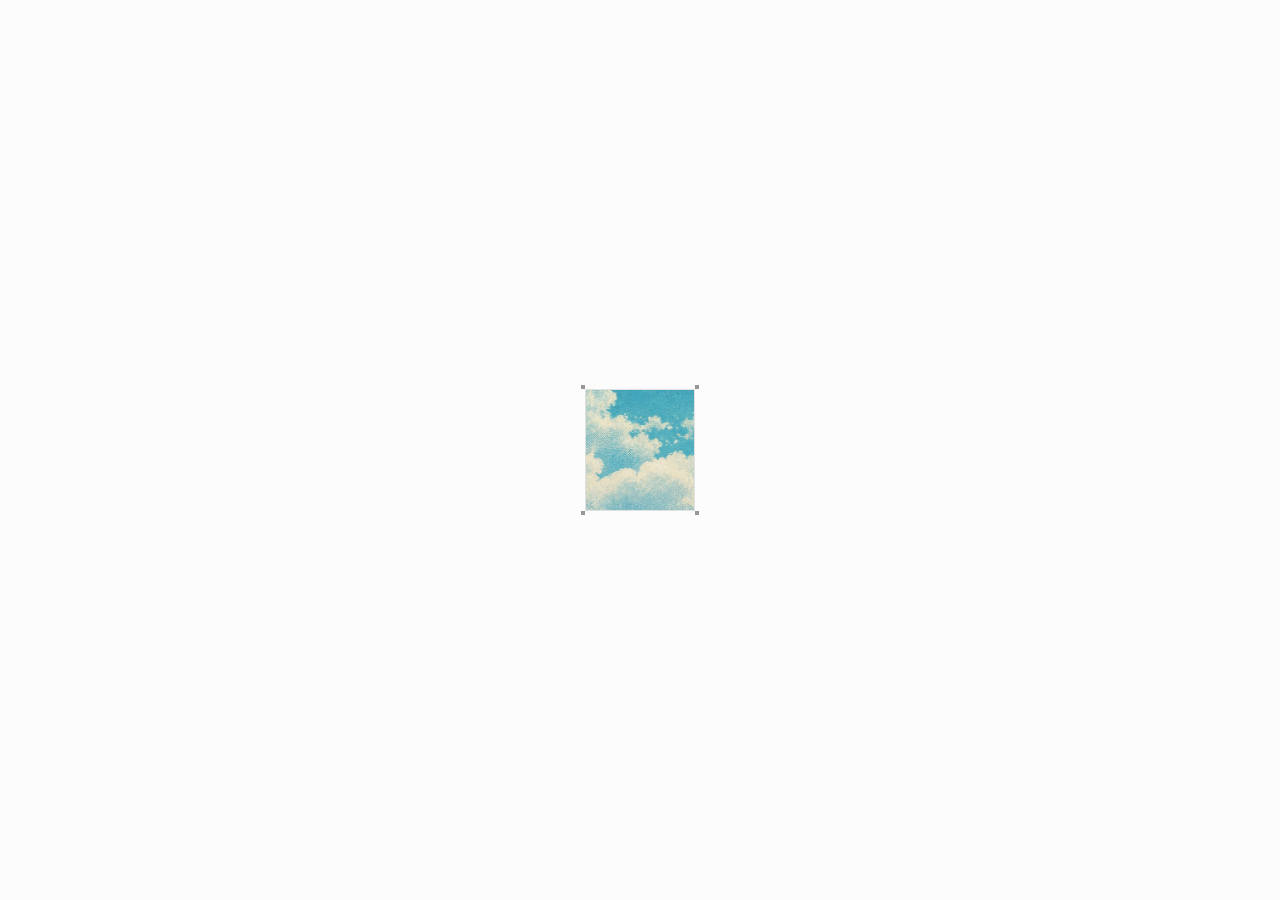
==== index.html @ e14c84cc "Uppercase AI across the site copy Co-Authored-By: Claude Opus 5.5 <noreply@anthropic.com>" ====
<!doctype html>
<html lang="en">
<head>
  <meta charset="utf-8">
  <meta name="viewport" content="width=device-width, initial-scale=1">
  <title>Jordan Rivero</title>
  <link rel="icon" href="favicon-32.png" sizes="32x32" type="image/png">
  <link rel="icon" href="favicon.png" sizes="192x192" type="image/png">
  <link rel="apple-touch-icon" href="apple-touch-icon.png">
  <link rel="preconnect" href="https://fonts.googleapis.com">
  <link rel="preconnect" href="https://fonts.gstatic.com" crossorigin>
  <link href="https://fonts.googleapis.com/css2?family=Host+Grotesk:wght@300;400;500&display=swap" rel="stylesheet">
  <link rel="stylesheet" href="opening.css">
  <!-- Arriving from the about page (#intro / #work / #cardinal): the opening is skipped, so keep
       its frame out of sight and the nav in place until the script takes over -->
  <script>if (location.hash.length > 1) document.documentElement.classList.add('is-skip');</script>
</head>
<body>
  <!-- Landing page: laid out from the start so the opening box knows where to land.
       Everything marked data-in stays hidden until the box has landed -->
  <div class="page">
    <nav class="nav" data-in aria-label="Primary">
      <div class="nav__left">
        <!-- Reload: a fresh page plays the opening animation from the start -->
        <a class="nav__reset" href="index.html" aria-label="Replay the intro"><svg viewBox="0 0 16 16" aria-hidden="true"><path d="M6.66667 5.33333H3.33333V2M3.52733 10.9047C4.14857 11.8613 5.06012 12.5935 6.12817 12.9939C7.19621 13.3942 8.36448 13.4416 9.46145 13.1291C10.5584 12.8166 11.5263 12.1607 12.223 11.2575C12.9197 10.3544 13.3085 9.25175 13.3324 8.11138C13.3562 6.97101 13.0138 5.85303 12.3555 4.92158C11.6972 3.99014 10.7575 3.29429 9.67458 2.9362C8.59163 2.5781 7.4224 2.57664 6.33856 2.93201C5.25471 3.28738 4.31335 3.98087 3.65267 4.91067"/></svg></a>
        <div class="nav__links">
          <!-- intro is current on the landing, work over the sky and case studies (opening.js) -->
          <a class="nav__link is-active" href="#" data-nav="intro" aria-current="page">intro</a>
          <a class="nav__link" href="#" data-nav="work">work</a>
          <a class="nav__link" href="about.html">about</a>
        </div>
      </div>
      <div class="nav__actions">
        <a class="button" href="https://drive.google.com/file/d/1w5IxtzyevP7wbxTF9Y0Pw_k43agouyh8/view?usp=sharing" target="_blank" rel="noopener">resume</a>
        <a class="button" href="mailto:jarivero004@gmail.com">let’s talk!</a>
      </div>
    </nav>

    <main class="landing">
      <section class="excerpt" aria-labelledby="excerpt-title">
        <h2 class="side-title" data-in id="excerpt-title">excerpt.</h2>
        <div class="excerpt__body">
          <p data-in>I am a fall 2026 college grad (almost there!) and a designer who breaks the silence with overflowing tenacity and creativity.</p>
          <p data-in>from design to dance, I find no bounds to expressing myself and my passions to the world!</p>
          <p data-in>thank you for visiting my depths of the internet, it’s great to have you here.</p>
          <a class="chip" data-in href="about.html">I’m curious to know more<svg class="chip__arrow" viewBox="0 0 16 16" aria-hidden="true"><path d="M4 8H13M9.0625 12L13 8L9.0625 4"/></svg></a>
        </div>
      </section>

      <div class="center">
        <h1 class="hello" id="hello" data-in>
          <span>hello world~</span>
          <span>I’m jordan and welcome to my design archive!</span>
        </h1>
        <!-- The opening frame is moved in here once it lands -->
        <div class="slot" id="slot"></div>
      </div>

      <section class="facts" aria-labelledby="facts-title">
        <h2 class="side-title" data-in id="facts-title">facts.</h2>
        <ul class="facts__list">
          <li data-in><a class="chip" href="about.html">ucla design student<svg class="chip__arrow" viewBox="0 0 16 16" aria-hidden="true"><path d="M4 8H13M9.0625 12L13 8L9.0625 4"/></svg></a></li>
          <li data-in><a class="chip" href="#cardinal" data-go-case="cardinal">designer @cardinal<svg class="chip__arrow" viewBox="0 0 16 16" aria-hidden="true"><path d="M4 8H13M9.0625 12L13 8L9.0625 4"/></svg></a></li>
          <li data-in><a class="chip" href="#docusign" data-go-case="docusign">prev. design intern @docusign<svg class="chip__arrow" viewBox="0 0 16 16" aria-hidden="true"><path d="M4 8H13M9.0625 12L13 8L9.0625 4"/></svg></a></li>
        </ul>
      </section>
    </main>
  </div>

  <div class="opening" id="opening" aria-hidden="true">
    <div class="group" id="group">
      <!-- Box frame: corner ticks sit on the outer edge, the bordered window is inset (4px → 8px) -->
      <div class="frame" id="frame">
        <div class="box">
          <!-- One picture, 473px tall (Figma 565:2532): the cloud photo under a grid of nine cells,
               some washed with the gradient. Each screen's box is a window onto part of it:
               the centre cell, then the middle row, then all nine (opening.js moves the camera) -->
          <div class="art" id="art">
            <div class="art__sky" id="sky"></div>
            <div class="grid" id="grid"></div>
          </div>
        </div>
        <i class="corner corner--tl"></i>
        <i class="corner corner--tr"></i>
        <i class="corner corner--bl"></i>
        <i class="corner corner--br"></i>
      </div>
    </div>
  </div>

  <!-- After one scroll down the frame fills the viewport (Figma 566:3062), then paper planes fly
       in (566:3134). Each plane goes with a case study chip; hovering either highlights both (566:4429) -->
  <div class="planes" id="planes"></div>
  <aside class="cases" aria-labelledby="cases-title">
    <p class="cases__title" id="cases-title">select a work to explore...</p>
    <div class="cases__list">
      <a class="case-chip" href="#" data-case="cardinal">cardinal</a>
      <a class="case-chip" href="#" data-case="docusign">docusign</a>
      <a class="case-chip" href="#" data-case="wispr">wispr</a>
      <a class="case-chip" href="#" data-case="pinterest">pinterest</a>
      <a class="case-chip" href="#" data-case="pixr">pixr</a>
    </div>
  </aside>

  <!-- Case study (Figma 566:3215). Opens below the sky: a scrim fades the clouds into the page
       as it scrolls up, then the study follows. Artwork blocks are Figma renders -->
  <article class="case" id="case-cardinal" aria-label="cardinal case study" hidden>
    <div class="case__scrim" aria-hidden="true"></div>
    <div class="case__body">
      <header class="case__hero">
        <div class="case__intro">
          <!-- Scrolling up stops at the top of the study; this is the way back to the planes -->
          <a class="case__return" href="#" data-case-back><svg class="chip__arrow" viewBox="0 0 16 16" aria-hidden="true"><path d="M12 8H3M6.9375 12L3 8L6.9375 4"/></svg>return to works</a>
          <div class="case__intro-text">
            <p class="case__crumb">cardinal &gt; designer</p>
            <p class="case__lede">constructed a brand book for a series A startup, scaling a paper concept to help customers make better sales decisions.</p>
          </div>
        </div>
        <img class="case__logo" src="assets/cardinal/hero-1.jpg" width="337" height="353" alt="cardinal logo mark on a cutting mat grid">
        <img class="case__key" src="assets/cardinal/hero-2.jpg" width="827" height="554" alt="Poster: Point your sales in the right direction, with paper rays converging">
      </header>

      <dl class="case__meta">
        <div><dt>role-team</dt><dd><span class="tag">designer</span><span class="tag">product design team</span><span class="tag">brand book design</span></dd></div>
        <div><dt>skills</dt><dd><span class="tag">figma</span><span class="tag">gemini</span><span class="tag">claude AI</span></dd></div>
        <div><dt>time</dt><dd><span class="tag">sept - oct 2026</span></dd></div>
        <div><dt>status</dt><dd><span class="tag">shipped</span></dd></div>
      </dl>

      <section class="case__context case__context--side">
        <div class="case__pair">
          <img src="assets/cardinal/context-1.jpg" width="345" height="469" alt="Search bar reading: Find $10m funded startups" loading="lazy">
          <div class="case__stack"><img src="assets/cardinal/context-2.jpg" width="461" height="300" alt="Find better outbound. Get better sales. collage" loading="lazy"><img src="assets/cardinal/context-3.jpg" width="461" height="157" alt="Three app icon variants" loading="lazy"></div>
        </div>
        <div class="case__copy case__copy--side">
          <h2 class="case__title">context - mission</h2>
          <div class="case__copy-text">
            <p>cardinal is an AI revenue platform built for sales and go-to-market teams, straight out of y-combinator. founded by two-time yc founders, cardinal was looking a fresh brand book to hand-off to partners and design clients.</p>
            <p>I touched on mostly public-facing assets (ex. linkedin posts, billboards, posters), but also website tokens like typography, padding, color palette, and iconography.</p>
          </div>
        </div>
      </section>

      <section class="case__assets">
        <h2 class="case__title">final assets</h2>

        <div class="case__row">
          <div class="case__art">
            <img src="assets/cardinal/poster-1.jpg" width="968" height="544" alt="Poster: Point your sales in the right direction, framed by four circles" loading="lazy">
            <img style="--w: 580.6" src="assets/cardinal/poster-2.jpg" width="581" height="327" alt="Poster: Take your outbound to new heights" loading="lazy">
            <img style="--w: 1152" src="assets/cardinal/poster-3.jpg" width="1152" height="648" alt="Billboard: Design how you sell, with a paper hand placing a coin" loading="lazy">
          </div>
          <div class="case__note"><h3>posters</h3><div class="case__note-text"><p>staying true to cardinal’s torn paper/mache concept, I found ways to weave language into visual abstraction.</p><p>large shapes and focal points help onlookers read for our central message.</p></div></div>
        </div>

        <div class="case__row case__row--flip">
          <div class="case__note"><h3>design context</h3><div class="case__note-text"><p>to help develop new design tokens for our website, I tested different (and more affordable) typography and color options.</p><p>our team ended up preferring this blue wash, given its soothing hue and readability.</p></div></div>
          <div class="case__art">
            <img class="case__trim" src="assets/cardinal/colors.jpg" width="968" height="705" alt="Color palette swatches: chalk, stone, slate, ink and the blue wash" loading="lazy">
            <img src="assets/cardinal/type.jpg" width="968" height="648" alt="Type scale: Sentient headings with General Sans body" loading="lazy">
          </div>
        </div>

        <div class="case__row">
          <div class="case__art">
            <img style="--w: 488" src="assets/cardinal/product-1.jpg" width="488" height="389" alt="Search prompt on paper texture" loading="lazy">
            <img src="assets/cardinal/product-2.jpg" width="968" height="506" alt="Lead search modal over a torn paper background" loading="lazy">
            <img src="assets/cardinal/product-3.jpg" width="968" height="648" alt="Business and contact lead cards over a blue paper background" loading="lazy">
          </div>
          <div class="case__note"><h3>product assets</h3><div class="case__note-text"><p>these are replicable visuals to show impactful processes for users.</p><p>I selected modals that could potentially tell a story about our product: finding leads on customers and businesses.</p></div></div>
        </div>

        <div class="case__row case__row--flip">
          <div class="case__note"><h3>iconography</h3><div class="case__note-text"><p>I reimagined logo display and isolation -- mainly focusing on geometric lines and paper-textured ridges while editing.</p></div></div>
          <div class="case__art">
            <img style="--w: 537.6" src="assets/cardinal/icon-1.jpg" width="538" height="302" alt="cardinal mark in white on black paper" loading="lazy">
            <img style="--w: 768" src="assets/cardinal/icon-2.jpg" width="768" height="432" alt="cardinal mark rising over a hill on a construction grid" loading="lazy">
            <img src="assets/cardinal/icon-3.jpg" width="968" height="581" alt="cardinal wordmark on white paper" loading="lazy">
          </div>
        </div>
      </section>

      <section class="case__takeaways">
        <h2 class="case__title">value points and takeaways</h2>
        <ul>
          <li>start building anything. creative roadblocks happen, but never sit around waiting for a good idea -- chase inspiration.</li>
          <li>never feel ashamed about a design before showing it to someone else, maybe they’ll actually like it more than the design you prefer.</li>
        </ul>
      </section>

    </div>

    <!-- Footer (Figma 571:4565): sits behind the study and is uncovered as its end scrolls past -->
    <footer class="case__end">
      <div class="case__ask">
        <span class="case__plane" aria-hidden="true"><span class="plane__art"><i class="plane__tint"></i></span></span>
        <p class="case__ask-title">looking for finer details?</p>
        <p>I don’t post everything about my projects, so let me know if you’re eager to know more!</p>
        <div class="case__ask-actions">
          <a class="tag tag--link" href="mailto:jarivero004@gmail.com">let’s talk!</a>
          <a class="tag tag--link case__back" href="#" data-case-back>return to works<svg class="chip__arrow" viewBox="0 0 16 16" aria-hidden="true"><path d="M4 8H13M9.0625 12L13 8L9.0625 4"/></svg></a>
        </div>
      </div>
    </footer>
  </article>

  <!-- Case study (Figma 354:2061), laid out in the cardinal study's light system -->
  <article class="case" id="case-docusign" aria-label="docusign case study" hidden>
    <div class="case__scrim" aria-hidden="true"></div>
    <div class="case__body">
      <header class="case__hero case__hero--art-first">
        <video class="case__key" poster="assets/docusign/hero.jpg" width="902" height="543" style="aspect-ratio: 902 / 543" muted loop playsinline preload="none" aria-label="Hover chat: editing a clause with the AI assistant"><source src="assets/docusign/video/hover-chat.mp4" type="video/mp4"></video>
        <div class="case__intro">
          <a class="case__return" href="#" data-case-back><svg class="chip__arrow" viewBox="0 0 16 16" aria-hidden="true"><path d="M12 8H3M6.9375 12L3 8L6.9375 4"/></svg>return to works</a>
          <div class="case__intro-text">
            <p class="case__crumb">docusign &gt; product design intern</p>
            <p class="case__lede">an 8-week long project bringing AI to the forefront of document preparation, from initial discovery to content generation.</p>
          </div>
        </div>
      </header>

      <dl class="case__meta">
        <div><dt>role-team</dt><dd><span class="tag">product design intern</span><span class="tag">atb-create team</span><span class="tag">iris AI for document templates</span></dd></div>
        <div><dt>skills</dt><dd class="case__tags-wrap"><span class="tag">figma</span><span class="tag">v0</span><span class="tag">figma prototype</span><span class="tag">confluence/jira</span></dd></div>
        <div><dt>time</dt><dd><span class="tag">jun-sept 2026</span></dd></div>
        <div><dt>status</dt><dd><span class="tag">shipped/launched</span></dd></div>
      </dl>

      <section class="case__context case__context--iris">
        <div class="case__art">
          <div class="case__panel" style="aspect-ratio: 964 / 428"><img style="--w: 818; --of: 964" src="assets/docusign/overview-1.jpg" width="818" height="428" alt="Document templates in docusign IAM" loading="lazy"></div>
          <img style="--w: 488; --of: 964" src="assets/docusign/overview-2.jpg" width="488" height="277" alt="docusign and Iris AI logos" loading="lazy">
        </div>
        <div class="case__copy case__copy--side case__copy--overview">
          <h2 class="case__title" style="--lw: 202px">overview: <em>working on document templates in IAM</em></h2>
          <div class="case__copy-text">
            <p>in short, I worked with docusign’s document templates team to lay ground-work concepts for their AI doc-based editor.</p>
            <p>within 8 weeks of my internship, I shipped 10+ AI features exclusive to document templates as one of docusign’s main q3 projects.</p>
          </div>
        </div>
      </section>

      <section class="case__block">
        <div class="case__copy case__copy--lead case__copy--side">
          <h2 class="case__title">final deliverables</h2>
          <div class="case__copy-text">
            <p>my product features were designed to improve AI discoverability and utility in a new space. I observed high-volume areas, such as document sourcing and tracking changes, to see where AI could actually be useful.</p>
          </div>
        </div>
        <div class="case__duo" style="grid-template-columns: minmax(0, 691.2fr) minmax(0, 772.8fr)">
          <img class="case__trim" src="assets/docusign/deliv-1a.jpg" width="691" height="389" alt="AI chat panel with a tooltip" loading="lazy">
          <img class="case__trim" src="assets/docusign/deliv-1b.jpg" width="773" height="389" alt="Changes timeline beside an agreement" loading="lazy">
        </div>
        <div class="case__duo" style="grid-template-columns: minmax(0, 772.8fr) minmax(0, 691.2fr)">
          <img class="case__trim" src="assets/docusign/deliv-2a.jpg" width="773" height="389" alt="Document footer suggestions" loading="lazy">
          <img class="case__trim" src="assets/docusign/deliv-2b.jpg" width="691" height="389" alt="Contextual menu for scope of service fields" loading="lazy">
        </div>
        <div class="case__duo" style="grid-template-columns: minmax(0, 574fr) minmax(0, 890fr)">
          <img src="assets/docusign/deliv-3a.jpg" width="574" height="388" alt="Hover state on an AI action" loading="lazy">
          <img class="case__trim" src="assets/docusign/deliv-3b.jpg" width="890" height="389" alt="AI chat answering inside the editor" loading="lazy">
        </div>
      </section>

      <section class="case__block">
        <div class="case__copy case__copy--lead case__copy--right case__copy--side">
          <h2 class="case__title" style="--lw: 216px">problem: <em>how do we invite current users into a new AI workflow?</em></h2>
          <div class="case__copy-text">
            <p>docusign users, right now, edit their contracts on microsoft word. docusign is just another signing and contract management platform to them.</p>
            <p>so, how do we introduce a ton of <span class="case__dotted">editing-first</span> features?</p>
          </div>
        </div>
        <img src="assets/docusign/problem-wide.jpg" width="1480" height="415" alt="Insight 1: users face decision paralysis before touching the editor, beside the template builder dialog" loading="lazy">
        <div class="case__duo" style="grid-template-columns: minmax(0, 1fr) minmax(0, 1fr)">
          <img src="assets/docusign/problem-a.jpg" width="732" height="415" alt="Second insight" loading="lazy">
          <img src="assets/docusign/problem-b.jpg" width="732" height="415" alt="The agreement upload flow" loading="lazy">
        </div>
      </section>

      <section class="case__block">
        <div class="case__copy case__copy--lead case__copy--side">
          <h2 class="case__title">solution 1: <em>“entry points galore”</em></h2>
          <div class="case__copy-text">
            <p>insights from sales and hr teams - doc template users - revealed they prefer to reuse past contracts to make new documents (ex. MSAs, lease documents, offer letters).</p>
            <p>I observed docusign’s agreement library to find “touchpoints”; places where users could turn agreements into templates. then, I began adding drop-downs and buttons for guidance.</p>
          </div>
        </div>
        <div class="case__duo case__duo--tight" style="grid-template-columns: minmax(0, 1fr) minmax(0, 1fr)">
          <img src="assets/docusign/sol1-a.jpg" width="734" height="415" alt="Entry points into AI from past agreements" loading="lazy">
          <img src="assets/docusign/sol1-b.jpg" width="734" height="415" alt="Entry points from trending templates" loading="lazy">
        </div>
      </section>

      <section class="case__block">
        <div class="case__copy case__copy--lead case__copy--right case__copy--side">
          <h2 class="case__title" style="--lw: 192px">solution 2: <em>“simplifying how AI enters and exits”</em></h2>
          <div class="case__copy-text">
            <p>after beta-testing with 8 target users, I learned that making users opt into AI editing complicated decision-making, and therefore adoption. I had to introduce AI seamlessly, but with an off trigger.</p>
            <p>I designed input boxes, along with toggles and buttons to customize chat displays. this way, users could have autonomy over their editing setups.</p>
          </div>
        </div>
        <div class="case__duo case__duo--tight" style="grid-template-columns: minmax(0, 1fr) minmax(0, 1fr)">
          <img src="assets/docusign/sol2-a.jpg" width="734" height="415" alt="Opening the AI chat" loading="lazy">
          <img src="assets/docusign/sol2-b.jpg" width="734" height="415" alt="Closing the AI chat" loading="lazy">
        </div>
        <img src="assets/docusign/sol2-wide.jpg" width="1480" height="456" alt="Hover chat over the document" loading="lazy">
        <div class="case__duo case__duo--tight" style="grid-template-columns: minmax(0, 1fr) minmax(0, 1fr)">
          <img src="assets/docusign/sol2-c.jpg" width="734" height="415" alt="Context input in the chat" loading="lazy">
          <img src="assets/docusign/sol2-d.jpg" width="734" height="415" alt="Alternate chat views in the editor" loading="lazy">
        </div>
      </section>

      <section class="case__challenges">
        <div class="case__copy case__copy--side">
          <h2 class="case__title" style="--lw: 195px">challenges: <em>“finding time to respond to others and facilitate my own work”</em></h2>
          <div class="case__copy-text">
            <p>as the sole design intern, I was aligning cross-functional partners independently, catching members up to speed, and making updates to screens I wasn’t in charge of.</p>
            <p>however, this taught me design autonomy and how to make the best decisions for customers in ambiguity. I filled this “ambiguity” with heavy use cases, actual customer feedback, and structural design research.</p>
          </div>
        </div>
        <img src="assets/docusign/challenge.jpg" width="734" height="415" alt="docusign templates, light theme" loading="lazy">
      </section>

      <section class="case__block">
        <div class="case__copy case__copy--lead case__copy--side">
          <h2 class="case__title">final flows</h2>
          <div class="case__copy-text">
            <p>after intensely putting together a few story arcs, I prototyped 4+ flows to hand-off to developers for the next phase. AI in document templates is now shipped and usable!</p>
          </div>
        </div>
        <div class="case__flows">
          <figure class="case__flow" style="--x: 0; --w: 577"><video poster="assets/docusign/flow-1.jpg" width="577" height="434" style="aspect-ratio: 577 / 434" muted loop playsinline preload="none" aria-label="Bottom chat flow"><source src="assets/docusign/video/flow-bottom-chat.mp4" type="video/mp4"></video><figcaption class="tag">bottom chat</figcaption></figure>
          <figure class="case__flow case__flow--caption-left" style="--x: 642; --w: 838"><video poster="assets/docusign/flow-2.jpg" width="838" height="642" style="aspect-ratio: 838 / 642" muted loop playsinline preload="none" aria-label="Tracked changes flow"><source src="assets/docusign/video/flow-tracked-changes.mp4" type="video/mp4"></video><figcaption class="tag">tracked changes</figcaption></figure>
          <figure class="case__flow" style="--x: 0; --w: 799"><video poster="assets/docusign/flow-3.jpg" width="799" height="609" style="aspect-ratio: 799 / 609" muted loop playsinline preload="none" aria-label="Pinning to chat flow"><source src="assets/docusign/video/flow-pinning.mp4" type="video/mp4"></video><figcaption class="tag">pinning to chat</figcaption></figure>
          <figure class="case__flow case__flow--caption-left" style="--x: 853; --w: 627"><video poster="assets/docusign/flow-4.jpg" width="627" height="440" style="aspect-ratio: 627 / 440" muted loop playsinline preload="none" aria-label="Suggestion timeline flow"><source src="assets/docusign/video/flow-timeline.mp4" type="video/mp4"></video><figcaption class="tag">suggestion timeline</figcaption></figure>
        </div>
      </section>

      <section class="case__takeaways">
        <h2 class="case__title">value points and takeaways</h2>
        <ul>
          <li>working within constraints is difficult -- but never impossible. learning to work within confinement shows a skilled designer at work.</li>
          <li>oversharing is good, give your team options to work with. but, never go all in on one idea because you don’t know what other people may think.</li>
          <li>think about if a user will actually adopt your feature. bring design back to realism and don’t sweat the extra tinkering just yet.</li>
        </ul>
      </section>

    </div>

    <!-- Footer (Figma 571:4565): sits behind the study and is uncovered as its end scrolls past -->
    <footer class="case__end">
      <div class="case__ask">
        <span class="case__plane" aria-hidden="true"><span class="plane__art"><i class="plane__tint"></i></span></span>
        <p class="case__ask-title">looking for finer details?</p>
        <p>I don’t post everything about my projects, so let me know if you’re eager to know more!</p>
        <div class="case__ask-actions">
          <a class="tag tag--link" href="mailto:jarivero004@gmail.com">let’s talk!</a>
          <a class="tag tag--link case__back" href="#" data-case-back>return to works<svg class="chip__arrow" viewBox="0 0 16 16" aria-hidden="true"><path d="M4 8H13M9.0625 12L13 8L9.0625 4"/></svg></a>
        </div>
      </div>
    </footer>
  </article>

  <script src="opening.js"></script>
</body>
</html>
---- opening.css ----
* { box-sizing: border-box; margin: 0; padding: 0; }

html, body { min-height: 100%; }

/* No rubber-band bounce past the top or bottom: the nav and footers stay against the screen
   edges instead of pulling away to show the page colour beyond them */
html, body { overscroll-behavior: none; }

body {
  background: #fcfcfc;
  color: rgba(0, 0, 0, 0.9);
  font-family: "Host Grotesk", system-ui, sans-serif;
  -webkit-font-smoothing: antialiased;
}

/* No scrolling until the box has landed (the about page has no opening) */
html:not(.is-landed):not(.is-about) body { overflow: hidden; }

a { color: inherit; text-decoration: none; }

/* ---------- Opening ---------- */

.opening {
  position: fixed;
  inset: 0;
  display: grid;
  place-items: center;
  pointer-events: none;
}

/* The frame, carried to the landing box */
.group {
  position: relative;
  /* no will-change: as its own layer, the group's origin moves by fractions of a pixel while the
     box grows, and the clouds re-snap inside it every frame (a visible shake) */
}

/* Outer size is driven by opening.js: 8×8 (closed) → 138×153 (centre cell) → 728×152
   (middle row) → 728×489 (all nine cells, fit to the viewport) */
.frame {
  --k: 4px; /* box inset: 4px in the opening, 8px on the landing */
  --b: 1px; /* box border */
  position: relative;
  width: 8px;
  height: 8px;
}

.box {
  position: absolute;
  inset: var(--k);
  overflow: hidden;
  background: #fff;
  border: var(--b) solid rgba(0, 0, 0, 0.12);
}

.frame.is-closed .box { border-color: transparent; }

/* 4px squares tucked against the box's corners, in the gap around it (Figma 565:2530) */
.corner {
  --c: calc(var(--k) - 4px);
  position: absolute;
  width: 4px;
  height: 4px;
  background: rgba(0, 0, 0, 0.4);
  opacity: 0;
}
.corner--tl { left: var(--c); top: var(--c); }
.corner--tr { right: var(--c); top: var(--c); }
.corner--bl { left: var(--c); bottom: var(--c); }
.corner--br { right: var(--c); bottom: var(--c); }

/* The picture, 473px tall and 720 → 712px wide (opening.js sets the width), laid out in its
   own px. opening.js places it so the window it should show sits on the box centre, scaled
   to fill the box */
.art {
  position: absolute;
  left: 50%;
  top: 50%;
  width: 720px;
  height: 473px;
  transform-origin: 0 0;
}

.grid { position: absolute; inset: 0; }
/* the cloud photo at Figma's object-cover size (1672×941 scaled to 473 tall), centred, so
   it stays put while the grid's width changes */
.art__sky { position: absolute; top: 0; left: 50%; width: 840px; height: 473px; margin-left: -420px; }
.art__sky img { width: 100%; height: 100%; object-fit: cover; opacity: 0; }

/* Nine cells split by white lines (opening.js places them: the centre column is 130px wide,
   rows break at y 194 / 338). A lit cell is washed top → bottom with the Figma gradient;
   opening.js fades it in and out */
.grid__cell {
  position: absolute;
  background: linear-gradient(rgba(90, 254, 211, 0.4), rgba(152, 54, 118, 0.4));
  opacity: 0;
}
.grid__line { position: absolute; background: #fff; }
/* lines stay 1 screen px however the picture is scaled (--px = 1 / zoom) */
.grid__line--v { top: 0; bottom: 0; width: var(--px, 1px); }
.grid__line--h { left: 0; right: 0; height: var(--px, 1px); }

/* ---------- Landing ---------- */

.page {
  display: flex;
  flex-direction: column;
  gap: 48px;
  min-height: 100svh;
  padding-bottom: 48px;
}

.nav {
  display: flex;
  justify-content: space-between;
  align-items: flex-start;
  padding: 8px 16px;
  border-bottom: 1px solid rgba(0, 0, 0, 0.12);
}

.nav__left { display: flex; align-items: center; gap: 24px; }
.nav__links { display: flex; gap: 4px; }
.nav__actions { display: flex; gap: 8px; }

.nav__link,
.button,
.chip {
  font-size: 14px;
  line-height: 1.2;
  letter-spacing: -0.28px;
  white-space: nowrap;
}

.nav__link {
  padding: 6px 8px;
  border-radius: 6px;
  color: rgba(0, 0, 0, 0.4);
  transition: color 0.2s ease;
}
.nav__link:hover,
.nav__link.is-active { color: rgba(0, 0, 0, 0.9); }

.button {
  padding: 6px 8px;
  border: 1px solid rgba(0, 0, 0, 0.12);
  color: #000;
  transition: color 0.2s ease, border-color 0.2s ease, background-color 0.2s ease;
}
/* Hover inverts the button: a solid fill in the line colour, text knocked out of it (over the
   sky the same move in white) */
.button:hover,
.button:focus-visible { background: rgba(0, 0, 0, 0.9); border-color: rgba(0, 0, 0, 0.9); color: #fff; }

/* Reload (as in new-portfolio): opens the page fresh, replaying the opening. Hover darkens it
   and the arrow winds back */
.nav__reset {
  display: flex;
  padding: 6px 8px;
  border: 1px solid rgba(0, 0, 0, 0.12);
  transition: border-color 0.2s ease, background-color 0.2s ease;
}
.nav__reset svg {
  width: 16px;
  height: 16px;
  fill: none;
  stroke: rgba(0, 0, 0, 0.6);
  stroke-width: 1.33;
  stroke-linecap: round;
  stroke-linejoin: round;
  transition: stroke 0.2s ease, transform 0.4s cubic-bezier(0.2, 0.7, 0.2, 1);
}
.nav__reset:hover,
.nav__reset:focus-visible { border-color: rgba(0, 0, 0, 0.3); }
.nav__reset:hover svg,
.nav__reset:focus-visible svg { stroke: rgba(0, 0, 0, 0.9); transform: rotate(-40deg); }

/* Excerpt | hello + box | facts: 328 / 728 / 328 with 48px gaps across the 1480px Figma
   row, filling the height between the nav and the 48px bottom margin. The side columns
   give way (down to 280px: "facts." beside its longest chip) before the box does */
:root {
  --center-pad: clamp(16px, 6.1svh, 48px); /* space above the header and below the box */
  /* everything stacked around the box: nav 48 + gap 48 + bottom 48 + header 40 + gap 16 */
  --box-chrome: calc(200px + 2 * var(--center-pad));
}

.landing {
  flex: 1;
  display: grid;
  grid-template-columns: minmax(280px, 1fr) auto minmax(280px, 1fr);
  column-gap: 48px;
  align-content: center; /* row hugs the centre column, so facts line up 52px under the box */
  width: 100%;
  padding: 0 16px;
}

/* Label on the left, its content 16px to the right (Figma 565:2516) */
.excerpt,
.facts {
  display: flex;
  align-items: flex-start;
  gap: 16px;
  font-size: 14px;
  line-height: 1.2;
  letter-spacing: -0.7px;
}

.excerpt__body {
  flex: 1;
  min-width: 0;
  display: flex;
  flex-direction: column;
  align-items: flex-start;
  gap: 16px;
}

.excerpt p { font-weight: 300; }

.side-title {
  font-size: 14px;
  font-weight: 500;
  line-height: 1.2;
  letter-spacing: -0.7px;
  flex: none;
}

.excerpt { align-self: start; }
/* Bottom-right of its column (the longest chip against the right edge), with the chips
   left-aligned 16px from "facts." */
.facts { align-self: end; justify-self: end; }

.facts__list {
  display: flex;
  flex-direction: column;
  align-items: flex-start;
  gap: 8px;
  list-style: none;
}

.chip {
  display: inline-flex;
  align-items: center;
  gap: 10px;
  padding: 6px 8px;
  border: 1px solid rgba(0, 0, 0, 0.12);
  color: rgba(0, 0, 0, 0.6);
  transition: color 0.2s ease, border-color 0.2s ease;
}
.chip:hover { color: rgba(0, 0, 0, 0.9); border-color: rgba(0, 0, 0, 0.3); }

.chip__arrow {
  width: 16px;
  height: 16px;
  fill: none;
  stroke: currentColor;
  stroke-width: 1.2;
  stroke-linejoin: round;
  transition: transform 0.2s ease;
}
.chip:hover .chip__arrow { transform: translateX(2px); }

.center {
  display: flex;
  flex-direction: column;
  align-items: center;
  gap: 16px;
  align-self: center;
  padding: var(--center-pad) 0;
}

.hello {
  display: flex;
  flex-direction: column;
  align-items: center;
  gap: 6px;
  font-size: 18px;
  font-weight: 500;
  line-height: 0.92;
  letter-spacing: -0.9px;
  white-space: nowrap;
}

.slot {
  position: relative;
  /* As big as the viewport allows at the Figma 728:489 ratio: limited by the height left
     under the nav and header, or by the width left beside two 280px side columns */
  width: min(2000px, 100vw - 32px - 2 * (280px + 48px), max(280px, (100svh - var(--box-chrome)) * 728 / 489));
  aspect-ratio: 728 / 489;
}

/* Once landed, the frame lives in the slot */
.slot .frame { position: absolute; inset: 0; width: auto !important; height: auto !important; }

/* ---------- Full sky (after one scroll down) ---------- */

/* The frame leaves the slot and grows past the viewport edges, so its border and corner
   ticks slide off screen. opening.js drives the rect */
.slot .frame.is-free {
  position: fixed;
  left: var(--fx);
  top: var(--fy);
  right: auto;
  bottom: auto;
  width: var(--fw) !important;
  height: var(--fh) !important;
  z-index: 5;
}

/* Nav sticks to the top (phones scroll the landing, and the sky opens from its bottom), and
   stays on top of the sky in white */
.nav {
  position: sticky;
  top: 0;
  z-index: 10;
  background: #fcfcfc;
  transition: border-color 0.4s ease, background-color 0.4s ease;
}
.is-full .nav { background: transparent; }
.is-full .nav { border-bottom-color: rgba(255, 255, 255, 0.6); }
.is-full .button { border-color: rgba(255, 255, 255, 0.5); } /* over the sky (Figma 566:4291) */
.is-full .button:hover,
.is-full .button:focus-visible { background: #fff; border-color: #fff; color: rgba(0, 0, 0, 0.9); }
.is-full .button,
.is-full .nav__link:hover,
.is-full .nav__link.is-active { color: #fff; }
.is-full .nav__link { color: rgba(255, 255, 255, 0.6); }
.is-full .nav__reset { border-color: rgba(255, 255, 255, 0.5); }
.is-full .nav__reset svg { stroke: #fff; }
.is-full .nav__reset:hover,
.is-full .nav__reset:focus-visible { background: #fff; border-color: #fff; }
.is-full .nav__reset:hover svg,
.is-full .nav__reset:focus-visible svg { stroke: rgba(0, 0, 0, 0.9); }

/* Paper planes, placed in the 1512×785 Figma sky and flown in by opening.js */
.planes {
  position: fixed;
  inset: 0;
  z-index: 6;
  overflow: hidden;
  pointer-events: none;
}

.plane {
  position: absolute;
  opacity: 0;
  pointer-events: none;
  will-change: transform;
}
.is-cases .plane { pointer-events: auto; cursor: pointer; }

.plane__body {
  position: absolute;
  inset: 0;
  transition: transform 0.4s cubic-bezier(0.2, 0.7, 0.2, 1);
}
/* The coral plane from the transparent sticker sheet, in a 150×56 box centred in the
   plane's box, then scaled, turned and flipped */
.plane__art {
  --sheet: url("assets/planes/plane.png") -0.82px -0.7px / 151.65px 57.43px no-repeat;
  position: absolute;
  left: 50%;
  top: 50%;
  width: 150px;
  height: 56px;
  background: var(--sheet);
  isolation: isolate;
  transform: translate(-50%, -50%) scale(var(--s, 1)) rotate(var(--rot, 0deg)) scaleY(var(--flip, 1));
}

/* Recolour: a colour-blend fill cut to the plane's shape by the same crop */
.plane__tint {
  position: absolute;
  inset: 0;
  background: var(--tint);
  mix-blend-mode: color;
  -webkit-mask: var(--sheet);
  mask: var(--sheet);
  transition: background-color 0.3s ease;
}

/* Highlighted (its plane or chip is hovered): nudges forward along its heading, and drops the
   grey for its own colour */
.plane.is-hot .plane__body { transform: translate(calc(var(--dx) * 10px), calc(var(--dy) * 10px)) scale(1.05); }
.plane.is-hot .plane__tint { background-color: var(--hot, var(--tint)); }

/* "coming soon!" tag for studies that aren't up yet: floats just above its plane while the
   plane or its chip is hovered (Figma 566:4546) */
.plane__soon {
  position: absolute;
  left: 50%;
  bottom: calc(100% + 8px - var(--top, 0px) * var(--s, 1)); /* 8px above the plane itself */
  padding: 6px 8px;
  border: 1px solid #f5f3ee;
  background: #f5f3ee;
  font-size: 14px;
  line-height: 1.2;
  letter-spacing: -0.28px;
  color: #000;
  white-space: nowrap;
  pointer-events: none;
  opacity: 0;
  transform: translate(-50%, 4px);
  transition: opacity 0.2s ease, transform 0.25s cubic-bezier(0.2, 0.7, 0.2, 1);
}
.plane.is-hot .plane__soon { opacity: 1; transform: translate(-50%, 0); }

.cases {
  position: fixed;
  left: 16px;
  bottom: 48px;
  z-index: 7;
  display: flex;
  flex-direction: column;
  gap: 16px;
  width: fit-content; /* hugs its chips (Figma 566:4389) */
  max-width: calc(100vw - 32px);
  padding: 16px;
  background: rgba(255, 255, 255, 0.85);
  opacity: 0;
  transform: translateY(8px);
  pointer-events: none;
  transition: opacity 0.5s ease, transform 0.5s cubic-bezier(0.2, 0.7, 0.2, 1);
}
.is-cases .cases { opacity: 1; transform: none; pointer-events: auto; }

.cases__title {
  font-size: 14px;
  font-weight: 500;
  line-height: 1.2;
  letter-spacing: -0.7px;
}

.cases__list { display: flex; flex-wrap: wrap; gap: 8px; max-width: 210px; } /* three chips to a row */

.case-chip {
  padding: 6px 8px;
  border: 1px solid rgba(0, 0, 0, 0.12);
  font-size: 14px;
  line-height: 1.2;
  letter-spacing: -0.28px;
  color: #000;
  transition: color 0.2s ease, border-color 0.2s ease, background-color 0.2s ease;
}
/* Same hover as the nav buttons: filled in near-black; also lit while its plane is hovered */
.case-chip.is-hot,
.case-chip:focus-visible { background: rgba(0, 0, 0, 0.9); border-color: rgba(0, 0, 0, 0.9); color: #fff; }

/* Nav and side content load after the header + box, staggered via --d, with the about page's
   entrance: a 14px rise, 70ms apart */
[data-in] {
  opacity: 0;
  transform: translateY(14px);
  transition: opacity 0.7s ease var(--d, 0s), transform 0.8s cubic-bezier(0.2, 0.7, 0.2, 1) var(--d, 0s);
}
.is-landed [data-in] { opacity: 1; transform: none; }

/* Back to the landing via "intro" on the about page (opening.js enterLanding): the about
   page's entrance, a quick staggered rise via --rd, instead of replaying the opening. The nav
   just stays put */
.is-entering .landing [data-in],
.is-entering-box .slot { opacity: 0; transform: translateY(14px); transition: none; }
.is-entering .nav[data-in] { transition: none; }
.is-skip:not(.is-landed) .opening { visibility: hidden; }
.is-skip:not(.is-landed) .nav[data-in] { opacity: 1; transform: none; transition: none; }
.is-reveal .landing [data-in],
.is-reveal .slot {
  transition:
    opacity 0.7s ease var(--rd, 0ms),
    transform 0.8s cubic-bezier(0.2, 0.7, 0.2, 1) var(--rd, 0ms);
}

/* Narrower screens: stack the columns under the box (three need ~1020px: two 280px sides,
   the gaps, and the header line) */
@media (max-width: 1040px) {
  .landing {
    grid-template-columns: minmax(0, 1fr);
    gap: 48px;
  }
  .slot { width: min(100%, 728px); }
  .excerpt, .facts { width: min(100%, 728px); max-width: none; justify-self: center; }
  .center { order: -1; padding: 0; }
  .facts { align-self: start; }
}

/* ---------- Case study (Figma 566:3215) ---------- */

/* Opening a case pins the nav; it stays white over the sky, then turns solid once the
   scrim has covered it (opening.js drops .is-full) */
.is-case .nav {
  position: fixed;
  top: 0;
  left: 0;
  right: 0;
  transition: border-color 0.4s ease, background-color 0.4s ease;
}
.is-case:not(.is-full) .nav { background: #fcfcfc; }

/* Sits above the fixed sky; the page scrolls it up over the clouds */
.case {
  position: relative;
  z-index: 8;
}

/* A viewport-tall wash from clear to the page colour, so the clouds fade into the study as it
   scrolls up instead of being cut off by an edge */
.case__scrim {
  height: 100vh;
  background: linear-gradient(
    to bottom,
    rgba(252, 252, 252, 0) 0%,
    rgba(252, 252, 252, 0.18) 30%,
    rgba(252, 252, 252, 0.6) 62%,
    rgba(252, 252, 252, 0.9) 84%,
    #fcfcfc 100%
  );
}

.case__body {
  display: flex;
  flex-direction: column;
  gap: 80px;
  padding: calc(var(--nav-h, 48px) + 48px) 16px 80px; /* 48px under the fixed nav, a section gap before the footer */
  background: #fcfcfc;
  font-size: 14px;
  line-height: 1.2;
  letter-spacing: -0.28px;
  color: #000;
}

/* Scroll entrance, as on the about page (opening.js armReveal): rises 14px into place */
.case [data-reveal] { opacity: 0; transform: translateY(14px); }
.case [data-reveal].is-in {
  opacity: 1;
  transform: none;
  transition:
    opacity 0.7s ease var(--d, 0ms),
    transform 0.8s cubic-bezier(0.2, 0.7, 0.2, 1) var(--d, 0ms);
}

.case img,
.case video { display: block; width: 100%; height: auto; background: #f5f5f5; } /* the tint shows while a frame loads */
/* Some exports picked up a 1px dark edge from the black page they were cut from */
.case__trim { clip-path: inset(0 1px 1px 0); }
.case video { object-fit: cover; } /* recordings keep their Figma frame (aspect-ratio set inline) */
.case p { font-weight: 300; }

.case__title {
  margin-bottom: 16px;
  font-size: 14px;
  font-weight: 500;
}

/* Hero: intro text bottom-left, logo and key visual to the right (285.72 / 337 / 827.2 of 1480) */
.case__hero {
  display: grid;
  grid-template-columns: minmax(0, 285.72fr) minmax(0, 337fr) minmax(0, 827.2fr);
  column-gap: 16px;
  align-items: start;
}
.case__key { margin-left: -1.92px; } /* Figma has 14.08px between the two images */

.case__intro {
  display: flex;
  flex-direction: column;
  justify-content: space-between;
  gap: 16px;
  align-self: stretch;
}
.case__intro-text { display: flex; flex-direction: column; gap: 16px; }

.case__return {
  display: inline-flex;
  align-self: flex-start;
  align-items: center;
  gap: 10px;
  padding: 6px 8px;
  border: 1px solid rgba(0, 0, 0, 0.12);
  color: rgba(0, 0, 0, 0.6);
  white-space: nowrap;
  transition: color 0.2s ease, border-color 0.2s ease, background-color 0.2s ease;
}
.case__return:hover .chip__arrow { transform: translateX(-2px); }

/* Arrived: the scrim and the landing above the study are dropped, so scrolling up stops at its
   top instead of running back into the sky. The way back is a button */
.is-case-in .landing,
.is-case-in .case__scrim { display: none; }
.is-case-in .page { min-height: 0; padding: 0; gap: 0; } /* only the fixed nav is left in it */
.is-case-in .slot .frame,
.is-case-in .planes { visibility: hidden; }
.case__crumb { font-weight: 500 !important; }
.case__lede { font-size: 18px; letter-spacing: -0.36px; }

/* Meta: four labelled groups of tags */
.case__meta { display: flex; gap: 24px; }
.case__meta dt { margin-bottom: 16px; font-weight: 500; }
.case__meta dd { display: flex; flex-direction: column; align-items: flex-start; gap: 8px; }

.tag {
  display: inline-flex;
  align-items: center;
  gap: 10px;
  padding: 6px 8px;
  border: 1px solid rgba(0, 0, 0, 0.12);
  white-space: nowrap;
}
.tag--link { transition: color 0.2s ease, border-color 0.2s ease, background-color 0.2s ease; }
.case__back { color: rgba(0, 0, 0, 0.6); }
/* Primary ("let's talk!"): same hover as the nav buttons, filled in near-black */
.tag--link:not(.case__back):hover,
.tag--link:not(.case__back):focus-visible { background: rgba(0, 0, 0, 0.9); border-color: rgba(0, 0, 0, 0.9); color: #fff; }
/* Secondary (back to works / return to work): the facts chips' hover */
.case__back:hover,
.case__back:focus-visible,
.case__return:hover,
.case__return:focus-visible { color: rgba(0, 0, 0, 0.9); border-color: rgba(0, 0, 0, 0.3); }
.case__back:hover .chip__arrow { transform: translateX(2px); }

/* Context: two images (345 + 461, 12px apart) beside the mission copy (646) */
.case__context {
  display: grid;
  grid-template-columns: minmax(0, 818fr) minmax(0, 646fr);
  column-gap: 16px;
}
.case__pair {
  display: grid;
  grid-template-columns: minmax(0, 345fr) minmax(0, 461fr);
  column-gap: 12px;
}
.case__copy { max-width: 646px; }
.case__copy p + p,
.case__note p + p { margin-top: 1.2em; }

/* Cardinal's mission (Figma 566:3426): a 660px row, the label with both paragraphs stacked
   16px apart beside it */
.case__context--side { grid-template-columns: minmax(0, 804fr) minmax(0, 660fr); }
.case__copy--side { display: flex; align-items: flex-start; gap: 16px; max-width: none; }
.case__copy--side .case__title { flex: none; width: var(--lw, auto); margin-bottom: 0; } /* --lw: Figma's label width where it wraps */
.case__copy-text { flex: 1; min-width: 0; }
.case__copy-text p + p { margin-top: 16px; }
/* Docusign's overview (Figma 354:2094): the Iris art fills everything left of the 500px copy.
   Its 818px picture stays at that scale (so the button keeps its size), centred on a panel
   of the same grey that widens it to the 964×428 frame */
.case__context--iris { grid-template-columns: minmax(0, 964fr) minmax(0, 500fr); }
.case__panel { display: flex; justify-content: center; align-items: center; background: #f4f4f4; }
.case__copy--overview { max-width: 500px; justify-self: end; }

/* Final assets: rows of artwork (968) beside a note (496), alternating sides */
.case__row {
  display: grid;
  grid-template-columns: minmax(0, 968fr) minmax(0, 496fr);
  column-gap: 16px;
  align-items: start;
}
.case__row--flip { grid-template-columns: minmax(0, 496fr) minmax(0, 968fr); }
.case__row + .case__row { margin-top: 32px; }

/* Artwork keeps its Figma width as a share of the 968 column (--w); the billboard runs past it */
.case__art { display: flex; flex-direction: column; gap: 16px; }
.case__art img { width: calc(var(--w, var(--of, 968)) / var(--of, 968) * 100%); max-width: none; } /* --of: the column's Figma width, if not 968 */
.case__row:not(.case__row--flip) .case__art { position: relative; z-index: 1; }

.case__note { display: flex; gap: 16px; }
.case__note h3 { flex: none; font-size: 14px; font-weight: 400; }
.case__note-text { flex: 1; min-width: 0; } /* all paragraphs in one column beside the label */

.case__takeaways ul { max-width: 646px; padding-left: 21px; font-weight: 300; }
.case__takeaways li + li { margin-top: 1.2em; }

/* Footer (Figma 571:4565): the clouds with a frosted card in the middle. It sticks to
   the bottom of the viewport underneath the opaque body, so the study's end slides up off it.
   Only pinned once the study is open: during the glide down from the sky it stays in flow at
   the article's end, so it never shows over the work page. On the way back up it stays pinned
   until the study has slid down over it again */
.case__body { position: relative; z-index: 1; }
/* A slight inner shadow along the footer's top, hung off the body's bottom edge so it rides
   the seam the whole way through the reveal */
.case__body::after {
  content: "";
  position: absolute;
  top: 100%;
  left: 0;
  right: 0;
  height: 16px;
  background: linear-gradient(to bottom, rgba(0, 0, 0, 0.1), rgba(0, 0, 0, 0));
  pointer-events: none;
}
.is-case-in .case__end,
.is-case-leaving .case__end {
  position: sticky;
  bottom: 0;
}
.case__end {
  display: flex;
  align-items: center;
  justify-content: center;
  height: max(360px, 34.85vw); /* 527 / 1512 */
  padding: 16px;
  background: #3aa6c9 url("assets/clouds-wide.jpg") center bottom / cover no-repeat;
  font-size: 14px;
  line-height: 1.2;
  letter-spacing: -0.28px;
}
.case__ask {
  display: flex;
  flex-direction: column;
  align-items: flex-start;
  width: min(459px, 100%);
  padding: 16px;
  background: rgba(255, 255, 255, 0.85);
}
.case__ask > p:not(.case__ask-title) { margin: 16px 0; font-weight: 300; color: #000; }
.case__ask-title { margin-top: 2px; font-weight: 500 !important; color: rgba(0, 0, 0, 0.9); }
.case__ask-actions { display: flex; justify-content: space-between; align-items: center; align-self: stretch; }

/* The small grey plane: the same sticker as the sky's, at 30% */
.case__plane { position: relative; width: 52px; height: 44px; }
.case__plane .plane__art { --s: 0.3; --rot: -20.66deg; --tint: #399ab7; }

/* ---------- Pieces the docusign study adds to the same system (Figma 354:2061) ---------- */

/* Hero with the key visual first (902 / 562) */
.case__hero--art-first { grid-template-columns: minmax(0, 902fr) minmax(0, 562fr); }
.case__hero--art-first .case__key { margin-left: 0; }

/* Skills tags wrap two to a row where they fit */
.case__tags-wrap { flex-flow: row wrap; max-width: 130px; }

/* A section of copy then artwork, 16px apart */
.case__block > * + * { margin-top: 16px; }
/* Docusign's copy blocks (Figma 574:4639–4645): 740 wide, the right-hand ones starting halfway */
.case__copy--lead { max-width: 740px; }
.case__copy--right { margin-left: 50%; } /* the right-hand 740 of 1480 */
.case__dotted { text-decoration: underline dotted; text-underline-offset: 2px; }

/* Two images side by side; the columns (their Figma widths) are set inline */
.case__duo { display: grid; column-gap: 16px; }
.case__duo--tight { column-gap: 12px; }

/* Two images stacked in one column, 12px apart (cardinal's mission pair) */
.case__stack { display: flex; flex-direction: column; gap: 12px; }

/* Copy (730) beside one image (734) */
.case__challenges { display: grid; grid-template-columns: minmax(0, 730fr) minmax(0, 734fr); column-gap: 16px; align-items: start; }
.case__challenges .case__copy p { max-width: 646px; }

/* Final flows: each image at its Figma width with its label tag beside its bottom edge,
   alternating sides */
.case__flows { display: flex; flex-direction: column; gap: 16px; }
.case__flow { display: flex; align-items: flex-end; gap: 12px; margin: 0; }
.case__flow--caption-left { flex-direction: row-reverse; }
.case__flow img,
.case__flow video { flex: none; width: calc(var(--w) / 1480 * 100%); }
.case__flow figcaption { flex: none; }

@media (max-width: 900px) {
  .case__hero, .case__context, .case__pair, .case__row, .case__row--flip { grid-template-columns: minmax(0, 1fr); row-gap: 16px; }
  .case__key { margin-left: 0; }
  .case__meta { flex-wrap: wrap; }
  .case__row--flip .case__note { order: 2; }
  .case__art img { width: 100%; }
  .case__hero--art-first, .case__duo, .case__challenges { grid-template-columns: minmax(0, 1fr) !important; row-gap: 16px; }
  .case__copy--right { margin-left: 0; }
  /* no room for a label column: the label goes back above its text */
  .case__copy--side { flex-direction: column; }
  .case__copy--side .case__title { width: auto; }
  .case__copy--overview { justify-self: stretch; max-width: none; }
  .case__flow, .case__flow--caption-left { flex-direction: column; align-items: flex-start; gap: 8px; }
  .case__flow img, .case__flow video { width: 100%; }
}
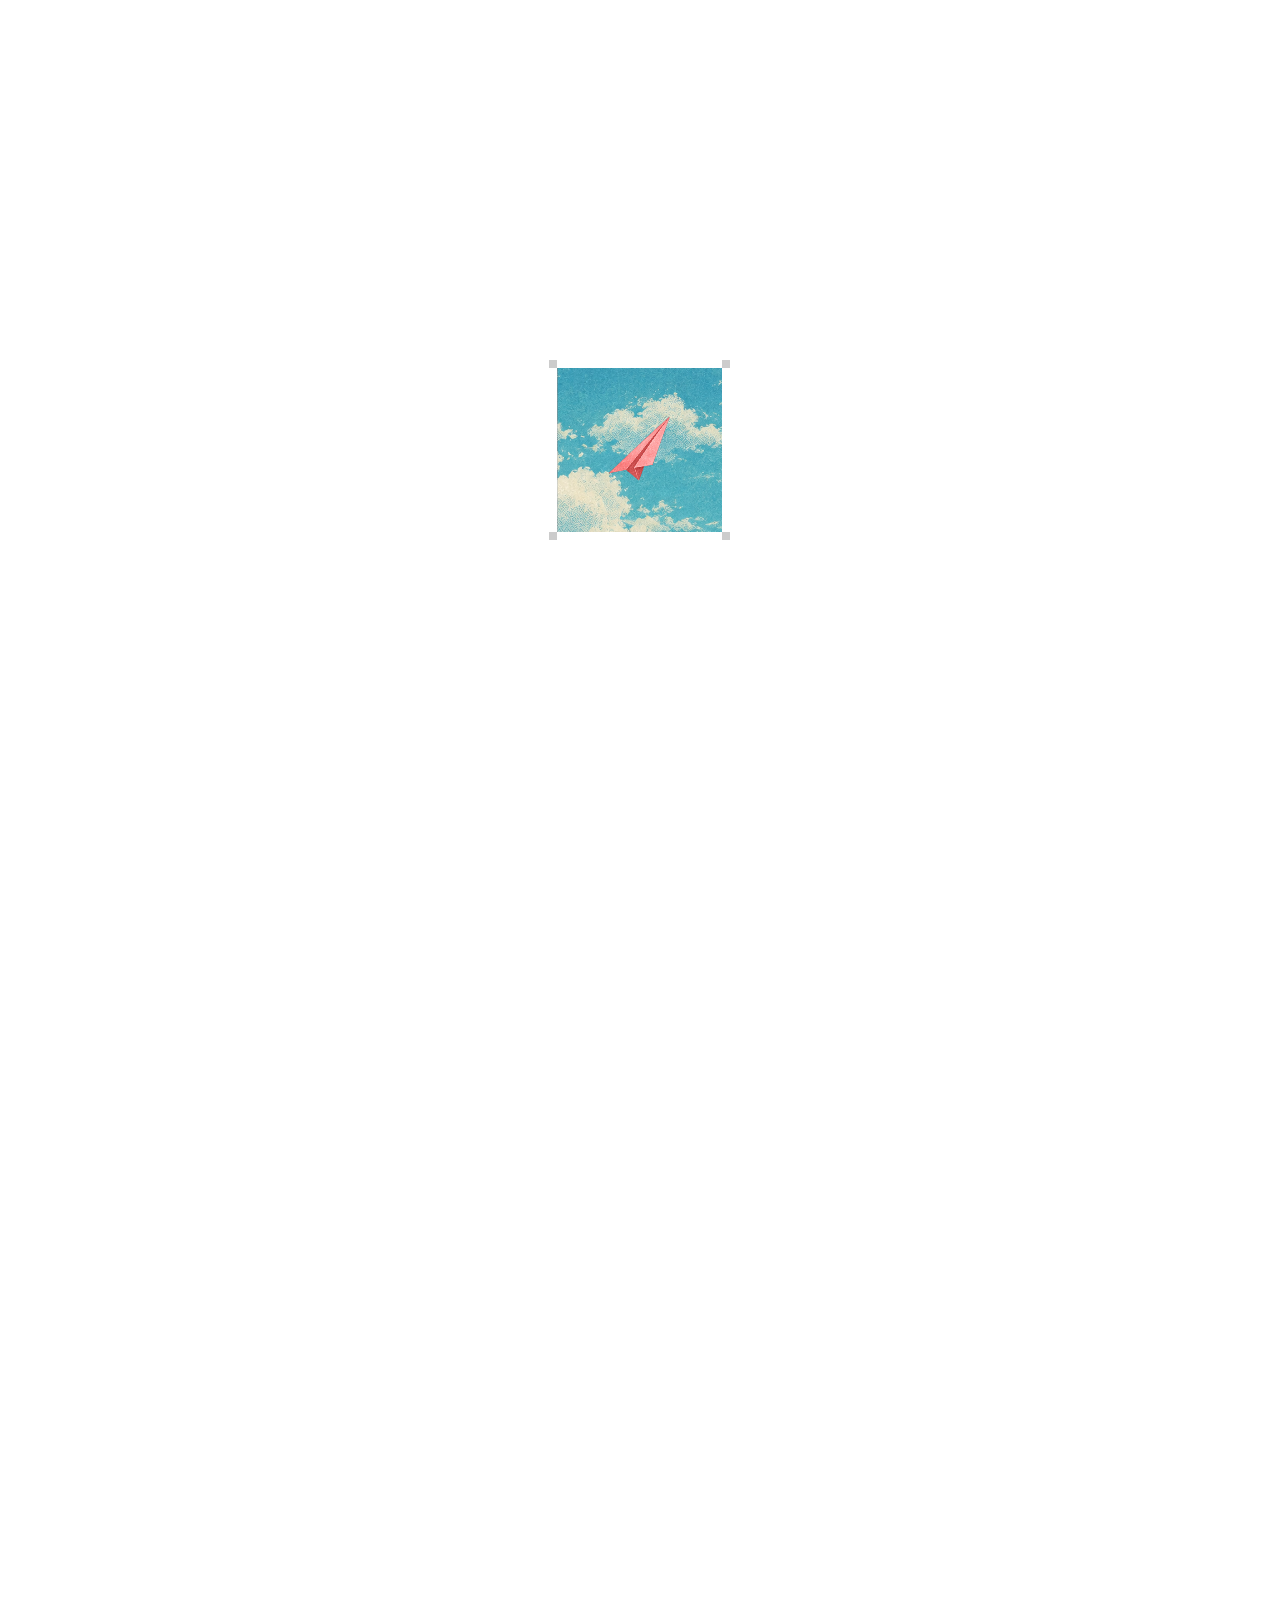
==== commit 6e4889e5: "Grid portfolio: new home, About and Cardinal case study Replace the site with the grid redesign (bui" ====
--- a/index.html
+++ b/index.html
@@ -4,362 +4,182 @@
   <meta charset="utf-8">
   <meta name="viewport" content="width=device-width, initial-scale=1">
   <title>Jordan Rivero</title>
-  <link rel="icon" href="favicon-32.png" sizes="32x32" type="image/png">
-  <link rel="icon" href="favicon.png" sizes="192x192" type="image/png">
+  <link rel="icon" href="favicon.png">
   <link rel="apple-touch-icon" href="apple-touch-icon.png">
   <link rel="preconnect" href="https://fonts.googleapis.com">
   <link rel="preconnect" href="https://fonts.gstatic.com" crossorigin>
-  <link href="https://fonts.googleapis.com/css2?family=Host+Grotesk:wght@300;400;500&display=swap" rel="stylesheet">
+  <link href="https://fonts.googleapis.com/css2?family=Host+Grotesk:wght@400;500&display=swap" rel="stylesheet">
   <link rel="stylesheet" href="opening.css">
-  <!-- Arriving from the about page (#intro / #work / #cardinal): the opening is skipped, so keep
-       its frame out of sight and the nav in place until the script takes over -->
-  <script>if (location.hash.length > 1) document.documentElement.classList.add('is-skip');</script>
+  <!-- Arriving from "Work": flag it before the first paint, so the nav, scrim and grid lines
+       are already in place (no blink) while the landing animates in -->
+  <script>if (location.hash === '#work') document.documentElement.classList.add('is-work-entrance');</script>
+  <!-- Scroll reveals: set their hidden starting state before the first paint, so the page
+       never flashes fully drawn before reveal.js takes over -->
+  <script>if (!matchMedia('(prefers-reduced-motion: reduce)').matches) document.documentElement.classList.add('reveal');</script>
+  <!-- Arrived from a link in the open nav: show the nav open from the first paint (site.js
+       then collapses it), so it never blinks closed-open-closed while the page loads -->
+  <script>try { if (sessionStorage.getItem('nav-was-open')) document.documentElement.classList.add('nav-carry'); } catch (e) {}</script>
 </head>
 <body>
-  <!-- Landing page: laid out from the start so the opening box knows where to land.
-       Everything marked data-in stays hidden until the box has landed -->
+  <!-- Landing (Figma 618:19679): intro + sky box. Laid out from the start so the opening
+       box knows where to land; the intro loads letter by letter as the box arrives -->
   <div class="page">
-    <nav class="nav" data-in aria-label="Primary">
-      <div class="nav__left">
-        <!-- Reload: a fresh page plays the opening animation from the start -->
-        <a class="nav__reset" href="index.html" aria-label="Replay the intro"><svg viewBox="0 0 16 16" aria-hidden="true"><path d="M6.66667 5.33333H3.33333V2M3.52733 10.9047C4.14857 11.8613 5.06012 12.5935 6.12817 12.9939C7.19621 13.3942 8.36448 13.4416 9.46145 13.1291C10.5584 12.8166 11.5263 12.1607 12.223 11.2575C12.9197 10.3544 13.3085 9.25175 13.3324 8.11138C13.3562 6.97101 13.0138 5.85303 12.3555 4.92158C11.6972 3.99014 10.7575 3.29429 9.67458 2.9362C8.59163 2.5781 7.4224 2.57664 6.33856 2.93201C5.25471 3.28738 4.31335 3.98087 3.65267 4.91067"/></svg></a>
-        <div class="nav__links">
-          <!-- intro is current on the landing, work over the sky and case studies (opening.js) -->
-          <a class="nav__link is-active" href="#" data-nav="intro" aria-current="page">intro</a>
-          <a class="nav__link" href="#" data-nav="work">work</a>
-          <a class="nav__link" href="about.html">about</a>
-        </div>
-      </div>
-      <div class="nav__actions">
-        <a class="button" href="https://drive.google.com/file/d/1w5IxtzyevP7wbxTF9Y0Pw_k43agouyh8/view?usp=sharing" target="_blank" rel="noopener">resume</a>
-        <a class="button" href="mailto:jarivero004@gmail.com">let’s talk!</a>
-      </div>
+    <!-- Nav (Figma 618:19697 collapsed / 618:19668 open): opens on hover, focus or tap -->
+    <nav class="nav" id="nav" aria-label="Primary">
+      <!-- The plane goes home with the opening animation; "Work" goes home without it -->
+      <a class="nav__home" href="index.html" aria-label="Home: play the intro"><span class="plane-mark nav__icon" aria-hidden="true"><span class="plane-mark__plane"></span></span></a>
+      <button class="nav__toggle" id="nav-toggle" type="button" aria-expanded="false" aria-controls="nav-links" aria-label="Open menu">
+        <img src="assets/chevron-right-small-white.svg" alt="" width="24" height="24">
+      </button>
+      <span class="nav__links" id="nav-links">
+        <a class="nav__link" href="index.html#work" aria-current="page">Work</a>
+        <a class="nav__link" href="#">Playground</a>
+        <a class="nav__link" href="about.html">About</a>
+      </span>
     </nav>
 
+    <!-- Top scrim (Figma 671:24079): content softens and blurs as it passes under the nav -->
+    <div class="scrim" aria-hidden="true"></div>
+
     <main class="landing">
-      <section class="excerpt" aria-labelledby="excerpt-title">
-        <h2 class="side-title" data-in id="excerpt-title">excerpt.</h2>
-        <div class="excerpt__body">
-          <p data-in>I am a fall 2026 college grad (almost there!) and a designer who breaks the silence with overflowing tenacity and creativity.</p>
-          <p data-in>from design to dance, I find no bounds to expressing myself and my passions to the world!</p>
-          <p data-in>thank you for visiting my depths of the internet, it’s great to have you here.</p>
-          <a class="chip" data-in href="about.html">I’m curious to know more<svg class="chip__arrow" viewBox="0 0 16 16" aria-hidden="true"><path d="M4 8H13M9.0625 12L13 8L9.0625 4"/></svg></a>
-        </div>
-      </section>
-
+      <hr class="rule rule--top">
       <div class="center">
-        <h1 class="hello" id="hello" data-in>
-          <span>hello world~</span>
-          <span>I’m jordan and welcome to my design archive!</span>
+        <h1 class="intro" id="intro">
+          <span class="intro__row">
+            <span class="intro__name" data-split>I’m Jordan,</span>
+            <span class="pill" id="intro-pill">previously at Cardinal, Docusign</span>
+            <span class="intro__comma" data-split>,</span>
+          </span>
+          <span class="intro__line"><span data-split>a designer who restlessly creates for </span><span class="wavy" data-split>human experiences</span><span data-split>.</span></span>
         </h1>
         <!-- The opening frame is moved in here once it lands -->
         <div class="slot" id="slot"></div>
       </div>
 
-      <section class="facts" aria-labelledby="facts-title">
-        <h2 class="side-title" data-in id="facts-title">facts.</h2>
-        <ul class="facts__list">
-          <li data-in><a class="chip" href="about.html">ucla design student<svg class="chip__arrow" viewBox="0 0 16 16" aria-hidden="true"><path d="M4 8H13M9.0625 12L13 8L9.0625 4"/></svg></a></li>
-          <li data-in><a class="chip" href="#cardinal" data-go-case="cardinal">designer @cardinal<svg class="chip__arrow" viewBox="0 0 16 16" aria-hidden="true"><path d="M4 8H13M9.0625 12L13 8L9.0625 4"/></svg></a></li>
-          <li data-in><a class="chip" href="#docusign" data-go-case="docusign">prev. design intern @docusign<svg class="chip__arrow" viewBox="0 0 16 16" aria-hidden="true"><path d="M4 8H13M9.0625 12L13 8L9.0625 4"/></svg></a></li>
-        </ul>
-      </section>
+      <!-- Below the hero (Figma 618:19604) -->
+      <div class="more">
+        <hr class="rule">
+
+        <!-- Design engineer card (Figma 637:22061) -->
+        <section class="framed" aria-label="Design engineering" data-reveal>
+          <div class="card">
+            <div class="card__tools">
+              <!-- Bowl + tool icons (Figma 637:22101); tools.js drops them in and tips them out -->
+              <div class="tools" id="tools" role="img" aria-label="GitHub, Claude, Figma and a play icon dropping into a dashed bowl">
+                <img class="tools__bowl" src="assets/tools/bowl.png" width="270" height="135" alt="">
+                <span class="tool tool--github" data-at="69.56 74.06 2.29"><span class="tool__tile"><img src="assets/tools/github.svg" width="28" height="28" alt=""></span></span>
+                <span class="tool tool--claude" data-at="130.1 83.6 27.72"><span class="tool__tile"><img src="assets/tools/claude.svg" width="72.212" height="72.24" alt=""></span></span>
+                <span class="tool tool--figma" data-at="105.77 19.14 55.81"><span class="tool__tile"><img src="assets/tools/figma.svg" width="19" height="28" alt=""></span></span>
+                <span class="tool tool--play" data-at="194.83 83.17 -22.34"><span class="tool__tile"><img src="assets/tools/play.svg" width="23.333" height="20" alt=""></span></span>
+              </div>
+            </div>
+            <div class="card__body">
+              <div class="card__top">
+                <p class="card__text" data-pop>And, a learning design engineer turning static designs into something <span class="wavy">tangible</span>.</p>
+                <a class="card__button" href="about.html#ai" data-pop>Learn about my workflow</a>
+              </div>
+              <p class="card__meta" data-pop>Last commit on Nov. 4, 2026</p>
+            </div>
+            <i class="card__shine card__shine--top" aria-hidden="true"></i>
+            <i class="card__shine card__shine--bottom" aria-hidden="true"></i>
+          </div>
+        </section>
+
+        <hr class="rule">
+
+        <!-- My works (Figma 628:20026) -->
+        <section class="works" aria-labelledby="works-title">
+          <header class="works__head" data-reveal>
+            <h2 class="works__title" id="works-title" data-type>My works</h2>
+            <span class="pill" data-pop>Internships, contract</span>
+          </header>
+
+          <div class="works__list">
+            <article class="work" data-reveal>
+              <div class="framed"><img class="work__img" src="assets/work/wispr.png" width="712" height="433" loading="lazy" alt="Wispr app screens: a jar to twist open for a note, and a grid of friends’ jars"></div>
+              <div class="work__caption"><h3 class="work__title" data-type>Founding designer for Wispr</h3><span class="pill" data-pop>Time-sensitive affirmations for friends</span></div>
+            </article>
+            <article class="work" data-reveal>
+              <a class="work__link" href="cardinal.html">
+                <div class="framed"><img class="work__img" src="assets/work/cardinal.jpg" width="712" height="433" loading="lazy" alt="Cardinal sales asset: “Point your sales in the right direction.” over a halftone pattern"></div>
+                <div class="work__caption"><h3 class="work__title" data-type>Brand designer for Cardinal (YC ‘26)</h3><span class="pill" data-pop>Logo, brand, and asset design for sales</span></div>
+              </a>
+            </article>
+            <article class="work" data-reveal>
+              <div class="framed"><video class="work__img" src="assets/work/docusign.mp4" poster="assets/work/docusign-poster.jpg" width="712" height="433" muted loop playsinline preload="metadata" data-autoplay aria-label="Docusign: asking the AI to update a clause in a template, and the fields updating to match"></video></div>
+              <div class="work__caption"><h3 class="work__title" data-type>Product design intern with Docusign</h3><span class="pill" data-pop>AI for building templates</span></div>
+            </article>
+            <article class="work" data-reveal>
+              <div class="framed"><img class="work__img" src="assets/work/pinterest.png" width="712" height="433" loading="lazy" alt="Pinterest chat suggesting outfit pairings from three saved pins"></div>
+              <div class="work__caption"><h3 class="work__title" data-type>Project for Pinterest</h3><span class="pill" data-pop>Generating outfit “combos” for easy action</span></div>
+            </article>
+          </div>
+        </section>
+
+        <hr class="rule">
+      </div>
     </main>
+
+    <!-- Footer (Figma 633:20154): sky with the sign-off card -->
+    <footer class="footer">
+      <div class="framed framed--light footer__frame" data-reveal>
+        <div class="footer__card">
+          <div class="footer__sign">
+            <span class="plane-mark footer__icon" aria-hidden="true"><span class="plane-mark__plane"></span></span>
+            <p class="footer__thanks" data-pop>Thanks for stopping by!</p>
+            <p class="footer__later" data-pop>Until next time, or when I merge something new...</p>
+          </div>
+          <nav class="footer__links" aria-label="Footer">
+            <div class="footer__group" data-pop>
+              <h2 class="footer__label">Contact</h2>
+              <ul class="footer__list">
+                <li><a href="https://www.linkedin.com/in/jordanarivero" target="_blank" rel="noopener">LinkedIn</a></li>
+                <li><a href="mailto:jarivero004@gmail.com">Email</a></li>
+                <li><a href="#">Instagram</a></li>
+              </ul>
+            </div>
+            <div class="footer__group" data-pop>
+              <h2 class="footer__label">Pages</h2>
+              <ul class="footer__list">
+                <li><a href="index.html#work">Work</a></li>
+                <li><a href="#">Playground</a></li>
+                <li><a href="about.html">About</a></li>
+              </ul>
+            </div>
+          </nav>
+          <i class="card__shine card__shine--top" aria-hidden="true"></i>
+          <i class="card__shine card__shine--bottom" aria-hidden="true"></i>
+        </div>
+      </div>
+      <span class="footer__plane" aria-hidden="true"></span>
+    </footer>
   </div>
 
   <div class="opening" id="opening" aria-hidden="true">
     <div class="group" id="group">
-      <!-- Box frame: corner ticks sit on the outer edge, the bordered window is inset (4px → 8px) -->
+      <!-- Box frame: 8px corner ticks on the outer edge, the window inset 8px -->
       <div class="frame" id="frame">
-        <div class="box">
-          <!-- One picture, 473px tall (Figma 565:2532): the cloud photo under a grid of nine cells,
-               some washed with the gradient. Each screen's box is a window onto part of it:
-               the centre cell, then the middle row, then all nine (opening.js moves the camera) -->
-          <div class="art" id="art">
-            <div class="art__sky" id="sky"></div>
-            <div class="grid" id="grid"></div>
-          </div>
+        <div class="box" id="box">
+          <!-- Scene in Figma units (712×522 "fill - dither"); opening.js maps an anchor
+               point of it onto the box centre at the current zoom -->
+          <div class="scene" id="scene"></div>
         </div>
         <i class="corner corner--tl"></i>
         <i class="corner corner--tr"></i>
         <i class="corner corner--bl"></i>
         <i class="corner corner--br"></i>
       </div>
+
+      <p class="caption" id="caption">retelling stories as design craft...</p>
     </div>
   </div>
 
-  <!-- After one scroll down the frame fills the viewport (Figma 566:3062), then paper planes fly
-       in (566:3134). Each plane goes with a case study chip; hovering either highlights both (566:4429) -->
-  <div class="planes" id="planes"></div>
-  <aside class="cases" aria-labelledby="cases-title">
-    <p class="cases__title" id="cases-title">select a work to explore...</p>
-    <div class="cases__list">
-      <a class="case-chip" href="#" data-case="cardinal">cardinal</a>
-      <a class="case-chip" href="#" data-case="docusign">docusign</a>
-      <a class="case-chip" href="#" data-case="wispr">wispr</a>
-      <a class="case-chip" href="#" data-case="pinterest">pinterest</a>
-      <a class="case-chip" href="#" data-case="pixr">pixr</a>
-    </div>
-  </aside>
+  <button class="replay" id="replay" type="button">replay</button>
 
-  <!-- Case study (Figma 566:3215). Opens below the sky: a scrim fades the clouds into the page
-       as it scrolls up, then the study follows. Artwork blocks are Figma renders -->
-  <article class="case" id="case-cardinal" aria-label="cardinal case study" hidden>
-    <div class="case__scrim" aria-hidden="true"></div>
-    <div class="case__body">
-      <header class="case__hero">
-        <div class="case__intro">
-          <!-- Scrolling up stops at the top of the study; this is the way back to the planes -->
-          <a class="case__return" href="#" data-case-back><svg class="chip__arrow" viewBox="0 0 16 16" aria-hidden="true"><path d="M12 8H3M6.9375 12L3 8L6.9375 4"/></svg>return to works</a>
-          <div class="case__intro-text">
-            <p class="case__crumb">cardinal &gt; designer</p>
-            <p class="case__lede">constructed a brand book for a series A startup, scaling a paper concept to help customers make better sales decisions.</p>
-          </div>
-        </div>
-        <img class="case__logo" src="assets/cardinal/hero-1.jpg" width="337" height="353" alt="cardinal logo mark on a cutting mat grid">
-        <img class="case__key" src="assets/cardinal/hero-2.jpg" width="827" height="554" alt="Poster: Point your sales in the right direction, with paper rays converging">
-      </header>
-
-      <dl class="case__meta">
-        <div><dt>role-team</dt><dd><span class="tag">designer</span><span class="tag">product design team</span><span class="tag">brand book design</span></dd></div>
-        <div><dt>skills</dt><dd><span class="tag">figma</span><span class="tag">gemini</span><span class="tag">claude AI</span></dd></div>
-        <div><dt>time</dt><dd><span class="tag">sept - oct 2026</span></dd></div>
-        <div><dt>status</dt><dd><span class="tag">shipped</span></dd></div>
-      </dl>
-
-      <section class="case__context case__context--side">
-        <div class="case__pair">
-          <img src="assets/cardinal/context-1.jpg" width="345" height="469" alt="Search bar reading: Find $10m funded startups" loading="lazy">
-          <div class="case__stack"><img src="assets/cardinal/context-2.jpg" width="461" height="300" alt="Find better outbound. Get better sales. collage" loading="lazy"><img src="assets/cardinal/context-3.jpg" width="461" height="157" alt="Three app icon variants" loading="lazy"></div>
-        </div>
-        <div class="case__copy case__copy--side">
-          <h2 class="case__title">context - mission</h2>
-          <div class="case__copy-text">
-            <p>cardinal is an AI revenue platform built for sales and go-to-market teams, straight out of y-combinator. founded by two-time yc founders, cardinal was looking a fresh brand book to hand-off to partners and design clients.</p>
-            <p>I touched on mostly public-facing assets (ex. linkedin posts, billboards, posters), but also website tokens like typography, padding, color palette, and iconography.</p>
-          </div>
-        </div>
-      </section>
-
-      <section class="case__assets">
-        <h2 class="case__title">final assets</h2>
-
-        <div class="case__row">
-          <div class="case__art">
-            <img src="assets/cardinal/poster-1.jpg" width="968" height="544" alt="Poster: Point your sales in the right direction, framed by four circles" loading="lazy">
-            <img style="--w: 580.6" src="assets/cardinal/poster-2.jpg" width="581" height="327" alt="Poster: Take your outbound to new heights" loading="lazy">
-            <img style="--w: 1152" src="assets/cardinal/poster-3.jpg" width="1152" height="648" alt="Billboard: Design how you sell, with a paper hand placing a coin" loading="lazy">
-          </div>
-          <div class="case__note"><h3>posters</h3><div class="case__note-text"><p>staying true to cardinal’s torn paper/mache concept, I found ways to weave language into visual abstraction.</p><p>large shapes and focal points help onlookers read for our central message.</p></div></div>
-        </div>
-
-        <div class="case__row case__row--flip">
-          <div class="case__note"><h3>design context</h3><div class="case__note-text"><p>to help develop new design tokens for our website, I tested different (and more affordable) typography and color options.</p><p>our team ended up preferring this blue wash, given its soothing hue and readability.</p></div></div>
-          <div class="case__art">
-            <img class="case__trim" src="assets/cardinal/colors.jpg" width="968" height="705" alt="Color palette swatches: chalk, stone, slate, ink and the blue wash" loading="lazy">
-            <img src="assets/cardinal/type.jpg" width="968" height="648" alt="Type scale: Sentient headings with General Sans body" loading="lazy">
-          </div>
-        </div>
-
-        <div class="case__row">
-          <div class="case__art">
-            <img style="--w: 488" src="assets/cardinal/product-1.jpg" width="488" height="389" alt="Search prompt on paper texture" loading="lazy">
-            <img src="assets/cardinal/product-2.jpg" width="968" height="506" alt="Lead search modal over a torn paper background" loading="lazy">
-            <img src="assets/cardinal/product-3.jpg" width="968" height="648" alt="Business and contact lead cards over a blue paper background" loading="lazy">
-          </div>
-          <div class="case__note"><h3>product assets</h3><div class="case__note-text"><p>these are replicable visuals to show impactful processes for users.</p><p>I selected modals that could potentially tell a story about our product: finding leads on customers and businesses.</p></div></div>
-        </div>
-
-        <div class="case__row case__row--flip">
-          <div class="case__note"><h3>iconography</h3><div class="case__note-text"><p>I reimagined logo display and isolation -- mainly focusing on geometric lines and paper-textured ridges while editing.</p></div></div>
-          <div class="case__art">
-            <img style="--w: 537.6" src="assets/cardinal/icon-1.jpg" width="538" height="302" alt="cardinal mark in white on black paper" loading="lazy">
-            <img style="--w: 768" src="assets/cardinal/icon-2.jpg" width="768" height="432" alt="cardinal mark rising over a hill on a construction grid" loading="lazy">
-            <img src="assets/cardinal/icon-3.jpg" width="968" height="581" alt="cardinal wordmark on white paper" loading="lazy">
-          </div>
-        </div>
-      </section>
-
-      <section class="case__takeaways">
-        <h2 class="case__title">value points and takeaways</h2>
-        <ul>
-          <li>start building anything. creative roadblocks happen, but never sit around waiting for a good idea -- chase inspiration.</li>
-          <li>never feel ashamed about a design before showing it to someone else, maybe they’ll actually like it more than the design you prefer.</li>
-        </ul>
-      </section>
-
-    </div>
-
-    <!-- Footer (Figma 571:4565): sits behind the study and is uncovered as its end scrolls past -->
-    <footer class="case__end">
-      <div class="case__ask">
-        <span class="case__plane" aria-hidden="true"><span class="plane__art"><i class="plane__tint"></i></span></span>
-        <p class="case__ask-title">looking for finer details?</p>
-        <p>I don’t post everything about my projects, so let me know if you’re eager to know more!</p>
-        <div class="case__ask-actions">
-          <a class="tag tag--link" href="mailto:jarivero004@gmail.com">let’s talk!</a>
-          <a class="tag tag--link case__back" href="#" data-case-back>return to works<svg class="chip__arrow" viewBox="0 0 16 16" aria-hidden="true"><path d="M4 8H13M9.0625 12L13 8L9.0625 4"/></svg></a>
-        </div>
-      </div>
-    </footer>
-  </article>
-
-  <!-- Case study (Figma 354:2061), laid out in the cardinal study's light system -->
-  <article class="case" id="case-docusign" aria-label="docusign case study" hidden>
-    <div class="case__scrim" aria-hidden="true"></div>
-    <div class="case__body">
-      <header class="case__hero case__hero--art-first">
-        <video class="case__key" poster="assets/docusign/hero.jpg" width="902" height="543" style="aspect-ratio: 902 / 543" muted loop playsinline preload="none" aria-label="Hover chat: editing a clause with the AI assistant"><source src="assets/docusign/video/hover-chat.mp4" type="video/mp4"></video>
-        <div class="case__intro">
-          <a class="case__return" href="#" data-case-back><svg class="chip__arrow" viewBox="0 0 16 16" aria-hidden="true"><path d="M12 8H3M6.9375 12L3 8L6.9375 4"/></svg>return to works</a>
-          <div class="case__intro-text">
-            <p class="case__crumb">docusign &gt; product design intern</p>
-            <p class="case__lede">an 8-week long project bringing AI to the forefront of document preparation, from initial discovery to content generation.</p>
-          </div>
-        </div>
-      </header>
-
-      <dl class="case__meta">
-        <div><dt>role-team</dt><dd><span class="tag">product design intern</span><span class="tag">atb-create team</span><span class="tag">iris AI for document templates</span></dd></div>
-        <div><dt>skills</dt><dd class="case__tags-wrap"><span class="tag">figma</span><span class="tag">v0</span><span class="tag">figma prototype</span><span class="tag">confluence/jira</span></dd></div>
-        <div><dt>time</dt><dd><span class="tag">jun-sept 2026</span></dd></div>
-        <div><dt>status</dt><dd><span class="tag">shipped/launched</span></dd></div>
-      </dl>
-
-      <section class="case__context case__context--iris">
-        <div class="case__art">
-          <div class="case__panel" style="aspect-ratio: 964 / 428"><img style="--w: 818; --of: 964" src="assets/docusign/overview-1.jpg" width="818" height="428" alt="Document templates in docusign IAM" loading="lazy"></div>
-          <img style="--w: 488; --of: 964" src="assets/docusign/overview-2.jpg" width="488" height="277" alt="docusign and Iris AI logos" loading="lazy">
-        </div>
-        <div class="case__copy case__copy--side case__copy--overview">
-          <h2 class="case__title" style="--lw: 202px">overview: <em>working on document templates in IAM</em></h2>
-          <div class="case__copy-text">
-            <p>in short, I worked with docusign’s document templates team to lay ground-work concepts for their AI doc-based editor.</p>
-            <p>within 8 weeks of my internship, I shipped 10+ AI features exclusive to document templates as one of docusign’s main q3 projects.</p>
-          </div>
-        </div>
-      </section>
-
-      <section class="case__block">
-        <div class="case__copy case__copy--lead case__copy--side">
-          <h2 class="case__title">final deliverables</h2>
-          <div class="case__copy-text">
-            <p>my product features were designed to improve AI discoverability and utility in a new space. I observed high-volume areas, such as document sourcing and tracking changes, to see where AI could actually be useful.</p>
-          </div>
-        </div>
-        <div class="case__duo" style="grid-template-columns: minmax(0, 691.2fr) minmax(0, 772.8fr)">
-          <img class="case__trim" src="assets/docusign/deliv-1a.jpg" width="691" height="389" alt="AI chat panel with a tooltip" loading="lazy">
-          <img class="case__trim" src="assets/docusign/deliv-1b.jpg" width="773" height="389" alt="Changes timeline beside an agreement" loading="lazy">
-        </div>
-        <div class="case__duo" style="grid-template-columns: minmax(0, 772.8fr) minmax(0, 691.2fr)">
-          <img class="case__trim" src="assets/docusign/deliv-2a.jpg" width="773" height="389" alt="Document footer suggestions" loading="lazy">
-          <img class="case__trim" src="assets/docusign/deliv-2b.jpg" width="691" height="389" alt="Contextual menu for scope of service fields" loading="lazy">
-        </div>
-        <div class="case__duo" style="grid-template-columns: minmax(0, 574fr) minmax(0, 890fr)">
-          <img src="assets/docusign/deliv-3a.jpg" width="574" height="388" alt="Hover state on an AI action" loading="lazy">
-          <img class="case__trim" src="assets/docusign/deliv-3b.jpg" width="890" height="389" alt="AI chat answering inside the editor" loading="lazy">
-        </div>
-      </section>
-
-      <section class="case__block">
-        <div class="case__copy case__copy--lead case__copy--right case__copy--side">
-          <h2 class="case__title" style="--lw: 216px">problem: <em>how do we invite current users into a new AI workflow?</em></h2>
-          <div class="case__copy-text">
-            <p>docusign users, right now, edit their contracts on microsoft word. docusign is just another signing and contract management platform to them.</p>
-            <p>so, how do we introduce a ton of <span class="case__dotted">editing-first</span> features?</p>
-          </div>
-        </div>
-        <img src="assets/docusign/problem-wide.jpg" width="1480" height="415" alt="Insight 1: users face decision paralysis before touching the editor, beside the template builder dialog" loading="lazy">
-        <div class="case__duo" style="grid-template-columns: minmax(0, 1fr) minmax(0, 1fr)">
-          <img src="assets/docusign/problem-a.jpg" width="732" height="415" alt="Second insight" loading="lazy">
-          <img src="assets/docusign/problem-b.jpg" width="732" height="415" alt="The agreement upload flow" loading="lazy">
-        </div>
-      </section>
-
-      <section class="case__block">
-        <div class="case__copy case__copy--lead case__copy--side">
-          <h2 class="case__title">solution 1: <em>“entry points galore”</em></h2>
-          <div class="case__copy-text">
-            <p>insights from sales and hr teams - doc template users - revealed they prefer to reuse past contracts to make new documents (ex. MSAs, lease documents, offer letters).</p>
-            <p>I observed docusign’s agreement library to find “touchpoints”; places where users could turn agreements into templates. then, I began adding drop-downs and buttons for guidance.</p>
-          </div>
-        </div>
-        <div class="case__duo case__duo--tight" style="grid-template-columns: minmax(0, 1fr) minmax(0, 1fr)">
-          <img src="assets/docusign/sol1-a.jpg" width="734" height="415" alt="Entry points into AI from past agreements" loading="lazy">
-          <img src="assets/docusign/sol1-b.jpg" width="734" height="415" alt="Entry points from trending templates" loading="lazy">
-        </div>
-      </section>
-
-      <section class="case__block">
-        <div class="case__copy case__copy--lead case__copy--right case__copy--side">
-          <h2 class="case__title" style="--lw: 192px">solution 2: <em>“simplifying how AI enters and exits”</em></h2>
-          <div class="case__copy-text">
-            <p>after beta-testing with 8 target users, I learned that making users opt into AI editing complicated decision-making, and therefore adoption. I had to introduce AI seamlessly, but with an off trigger.</p>
-            <p>I designed input boxes, along with toggles and buttons to customize chat displays. this way, users could have autonomy over their editing setups.</p>
-          </div>
-        </div>
-        <div class="case__duo case__duo--tight" style="grid-template-columns: minmax(0, 1fr) minmax(0, 1fr)">
-          <img src="assets/docusign/sol2-a.jpg" width="734" height="415" alt="Opening the AI chat" loading="lazy">
-          <img src="assets/docusign/sol2-b.jpg" width="734" height="415" alt="Closing the AI chat" loading="lazy">
-        </div>
-        <img src="assets/docusign/sol2-wide.jpg" width="1480" height="456" alt="Hover chat over the document" loading="lazy">
-        <div class="case__duo case__duo--tight" style="grid-template-columns: minmax(0, 1fr) minmax(0, 1fr)">
-          <img src="assets/docusign/sol2-c.jpg" width="734" height="415" alt="Context input in the chat" loading="lazy">
-          <img src="assets/docusign/sol2-d.jpg" width="734" height="415" alt="Alternate chat views in the editor" loading="lazy">
-        </div>
-      </section>
-
-      <section class="case__challenges">
-        <div class="case__copy case__copy--side">
-          <h2 class="case__title" style="--lw: 195px">challenges: <em>“finding time to respond to others and facilitate my own work”</em></h2>
-          <div class="case__copy-text">
-            <p>as the sole design intern, I was aligning cross-functional partners independently, catching members up to speed, and making updates to screens I wasn’t in charge of.</p>
-            <p>however, this taught me design autonomy and how to make the best decisions for customers in ambiguity. I filled this “ambiguity” with heavy use cases, actual customer feedback, and structural design research.</p>
-          </div>
-        </div>
-        <img src="assets/docusign/challenge.jpg" width="734" height="415" alt="docusign templates, light theme" loading="lazy">
-      </section>
-
-      <section class="case__block">
-        <div class="case__copy case__copy--lead case__copy--side">
-          <h2 class="case__title">final flows</h2>
-          <div class="case__copy-text">
-            <p>after intensely putting together a few story arcs, I prototyped 4+ flows to hand-off to developers for the next phase. AI in document templates is now shipped and usable!</p>
-          </div>
-        </div>
-        <div class="case__flows">
-          <figure class="case__flow" style="--x: 0; --w: 577"><video poster="assets/docusign/flow-1.jpg" width="577" height="434" style="aspect-ratio: 577 / 434" muted loop playsinline preload="none" aria-label="Bottom chat flow"><source src="assets/docusign/video/flow-bottom-chat.mp4" type="video/mp4"></video><figcaption class="tag">bottom chat</figcaption></figure>
-          <figure class="case__flow case__flow--caption-left" style="--x: 642; --w: 838"><video poster="assets/docusign/flow-2.jpg" width="838" height="642" style="aspect-ratio: 838 / 642" muted loop playsinline preload="none" aria-label="Tracked changes flow"><source src="assets/docusign/video/flow-tracked-changes.mp4" type="video/mp4"></video><figcaption class="tag">tracked changes</figcaption></figure>
-          <figure class="case__flow" style="--x: 0; --w: 799"><video poster="assets/docusign/flow-3.jpg" width="799" height="609" style="aspect-ratio: 799 / 609" muted loop playsinline preload="none" aria-label="Pinning to chat flow"><source src="assets/docusign/video/flow-pinning.mp4" type="video/mp4"></video><figcaption class="tag">pinning to chat</figcaption></figure>
-          <figure class="case__flow case__flow--caption-left" style="--x: 853; --w: 627"><video poster="assets/docusign/flow-4.jpg" width="627" height="440" style="aspect-ratio: 627 / 440" muted loop playsinline preload="none" aria-label="Suggestion timeline flow"><source src="assets/docusign/video/flow-timeline.mp4" type="video/mp4"></video><figcaption class="tag">suggestion timeline</figcaption></figure>
-        </div>
-      </section>
-
-      <section class="case__takeaways">
-        <h2 class="case__title">value points and takeaways</h2>
-        <ul>
-          <li>working within constraints is difficult -- but never impossible. learning to work within confinement shows a skilled designer at work.</li>
-          <li>oversharing is good, give your team options to work with. but, never go all in on one idea because you don’t know what other people may think.</li>
-          <li>think about if a user will actually adopt your feature. bring design back to realism and don’t sweat the extra tinkering just yet.</li>
-        </ul>
-      </section>
-
-    </div>
-
-    <!-- Footer (Figma 571:4565): sits behind the study and is uncovered as its end scrolls past -->
-    <footer class="case__end">
-      <div class="case__ask">
-        <span class="case__plane" aria-hidden="true"><span class="plane__art"><i class="plane__tint"></i></span></span>
-        <p class="case__ask-title">looking for finer details?</p>
-        <p>I don’t post everything about my projects, so let me know if you’re eager to know more!</p>
-        <div class="case__ask-actions">
-          <a class="tag tag--link" href="mailto:jarivero004@gmail.com">let’s talk!</a>
-          <a class="tag tag--link case__back" href="#" data-case-back>return to works<svg class="chip__arrow" viewBox="0 0 16 16" aria-hidden="true"><path d="M4 8H13M9.0625 12L13 8L9.0625 4"/></svg></a>
-        </div>
-      </div>
-    </footer>
-  </article>
-
+  <script src="site.js"></script>
   <script src="opening.js"></script>
+  <script src="tools.js"></script>
+  <script src="reveal.js"></script>
+  <script src="wip.js"></script>
 </body>
 </html>
--- a/opening.css
+++ b/opening.css
@@ -2,768 +2,889 @@
 
 html, body { min-height: 100%; }
 
-/* No rubber-band bounce past the top or bottom: the nav and footers stay against the screen
-   edges instead of pulling away to show the page colour beyond them */
-html, body { overscroll-behavior: none; }
-
 body {
-  background: #fcfcfc;
-  color: rgba(0, 0, 0, 0.9);
+  background: #ffffff;
+  color: rgba(0, 0, 0, 0.6);
   font-family: "Host Grotesk", system-ui, sans-serif;
+  /* all text: 104% line height, -4% letter spacing (relative, so it holds at every size) */
+  line-height: 1.04;
+  letter-spacing: -0.04em;
   -webkit-font-smoothing: antialiased;
 }
-
-/* No scrolling until the box has landed (the about page has no opening) */
-html:not(.is-landed):not(.is-about) body { overflow: hidden; }
-
-a { color: inherit; text-decoration: none; }
+/* letter spacing is set on every element (lowest priority), not just inherited: inherited
+   spacing arrives as fixed pixels worked out at the parent's size, which is wrong for text
+   at another size. Form controls don't inherit line height by default */
+* { letter-spacing: -0.04em; }
+button, input, select, textarea { line-height: inherit; }
+
+/* No scrolling until the box has landed */
+html:not(.is-landed) body { overflow: hidden; }
 
 /* ---------- Opening ---------- */
 
 .opening {
   position: fixed;
   inset: 0;
+  z-index: 2; /* above the page content (z-index 1, over the footer) */
   display: grid;
   place-items: center;
   pointer-events: none;
 }
 
-/* The frame, carried to the landing box */
+/* Frame + caption; nudged up as the caption arrives, then carried to the landing box */
 .group {
   position: relative;
-  /* no will-change: as its own layer, the group's origin moves by fractions of a pixel while the
-     box grows, and the clouds re-snap inside it every frame (a visible shake) */
-}
-
-/* Outer size is driven by opening.js: 8×8 (closed) → 138×153 (centre cell) → 728×152
-   (middle row) → 728×489 (all nine cells, fit to the viewport) */
+  will-change: transform;
+}
+
+/* Outer size is driven by opening.js:
+   16×16 (closed) → 181×180 (plane) → 728×180 (strip) → 728×539 (landing, fit to the viewport) */
 .frame {
-  --k: 4px; /* box inset: 4px in the opening, 8px on the landing */
-  --b: 1px; /* box border */
-  position: relative;
+  position: relative;
+  width: 16px;
+  height: 16px;
+}
+
+.box {
+  position: absolute;
+  inset: 8px;
+  overflow: hidden;
+  background: #fff;
+}
+.frame.is-closed .box { visibility: hidden; }
+
+.corner {
+  position: absolute;
   width: 8px;
   height: 8px;
-}
-
-.box {
-  position: absolute;
-  inset: var(--k);
-  overflow: hidden;
-  background: #fff;
-  border: var(--b) solid rgba(0, 0, 0, 0.12);
-}
-
-.frame.is-closed .box { border-color: transparent; }
-
-/* 4px squares tucked against the box's corners, in the gap around it (Figma 565:2530) */
-.corner {
-  --c: calc(var(--k) - 4px);
-  position: absolute;
-  width: 4px;
-  height: 4px;
-  background: rgba(0, 0, 0, 0.4);
-  opacity: 0;
-}
-.corner--tl { left: var(--c); top: var(--c); }
-.corner--tr { right: var(--c); top: var(--c); }
-.corner--bl { left: var(--c); bottom: var(--c); }
-.corner--br { right: var(--c); bottom: var(--c); }
-
-/* The picture, 473px tall and 720 → 712px wide (opening.js sets the width), laid out in its
-   own px. opening.js places it so the window it should show sits on the box centre, scaled
-   to fill the box */
-.art {
+  background: rgba(0, 0, 0, 0.2);
+  opacity: 0;
+}
+.corner--tl { left: 0; top: 0; }
+.corner--tr { right: 0; top: 0; }
+.corner--bl { left: 0; bottom: 0; }
+.corner--br { right: 0; bottom: 0; }
+
+/* Arriving from "Work" (no opening): the landed hero box expands from its centre like the
+   frames further down. --r (registered below with the frames) runs 0 → 1; the corner ticks
+   start together in the middle (--fw/--fh: the frame's size, set by opening.js) and the box
+   is uncovered from the centre */
+.frame.is-entering { --r: 0; }
+.frame.is-entering.is-in { --r: 1; transition: --r 1s cubic-bezier(0.65, 0, 0.35, 1); }
+.frame.is-entering .box { clip-path: inset(calc((1 - var(--r)) * 50%)); }
+.frame.is-entering .corner--tl { translate: calc((1 - var(--r)) * (var(--fw) / 2 - 8px)) calc((1 - var(--r)) * (var(--fh) / 2 - 8px)); }
+.frame.is-entering .corner--tr { translate: calc((1 - var(--r)) * (8px - var(--fw) / 2)) calc((1 - var(--r)) * (var(--fh) / 2 - 8px)); }
+.frame.is-entering .corner--bl { translate: calc((1 - var(--r)) * (var(--fw) / 2 - 8px)) calc((1 - var(--r)) * (8px - var(--fh) / 2)); }
+.frame.is-entering .corner--br { translate: calc((1 - var(--r)) * (8px - var(--fw) / 2)) calc((1 - var(--r)) * (8px - var(--fh) / 2)); }
+
+/* …but the nav, grid lines and top scrim are there from the first frame, exactly as on the
+   page you came from (index.html flags the arrival before it paints); the blocks below the
+   hero still come in with their own scroll reveals */
+.is-work-entrance .scrim,
+.is-work-entrance .rule--top,
+.is-work-entrance .more,
+.is-work-entrance .landing::before { opacity: 1; transition: none; }
+.is-work-entrance .nav { opacity: 1; transform: translate(-50%, 0); }
+.is-work-entrance body { overflow: auto; } /* no scrollbar jump while it loads */
+/* Until the entrance starts (opening.js waits for the font), the intro and the hero box
+   stay hidden, so they never flash in fully drawn before animating in */
+.is-work-entrance:not(.is-landed) :is(.intro, .slot, .opening) { visibility: hidden; }
+/* the intro's squiggle stays hidden until its words type in (opening.js draws it in) */
+
+
+/* …and the intro types back in, so its letters and tag start hidden */
+.is-entering-intro .intro [data-split] span:not(.is-on) { visibility: hidden; }
+.is-entering-intro .intro .pill:not(.is-on) { opacity: 0; }
+
+/* Scene origin sits on the box centre; opening.js sets scale(zoom) translate(-anchor) */
+.scene {
   position: absolute;
   left: 50%;
   top: 50%;
-  width: 720px;
-  height: 473px;
+  width: 0;
+  height: 0;
   transform-origin: 0 0;
 }
 
-.grid { position: absolute; inset: 0; }
-/* the cloud photo at Figma's object-cover size (1672×941 scaled to 473 tall), centred, so
-   it stays put while the grid's width changes */
-.art__sky { position: absolute; top: 0; left: 50%; width: 840px; height: 473px; margin-left: -420px; }
-.art__sky img { width: 100%; height: 100%; object-fit: cover; opacity: 0; }
-
-/* Nine cells split by white lines (opening.js places them: the centre column is 130px wide,
-   rows break at y 194 / 338). A lit cell is washed top → bottom with the Figma gradient;
-   opening.js fades it in and out */
-.grid__cell {
-  position: absolute;
-  background: linear-gradient(rgba(90, 254, 211, 0.4), rgba(152, 54, 118, 0.4));
-  opacity: 0;
-}
-.grid__line { position: absolute; background: #fff; }
-/* lines stay 1 screen px however the picture is scaled (--px = 1 / zoom) */
-.grid__line--v { top: 0; bottom: 0; width: var(--px, 1px); }
-.grid__line--h { left: 0; right: 0; height: var(--px, 1px); }
+/* Scene layers, all in scene units. The grey cells blend onto the sky only */
+.scene { isolation: isolate; }
+.sky,
+.plane,
+.grey { position: absolute; display: block; }
+.grey { background: #8a8d8e no-repeat; } /* the grey sky piece is set by opening.js */
+/* A colour cell is its grey turned off: instantly while the opening plays, then on the
+   landing a clean, even fade in and out (opacity sits on each cell, so it still blends) */
+.grey.is-colour { opacity: 0; }
+.scene.is-hopping .grey,
+.scene.is-hopping .plane--grey { transition: opacity 1.2s cubic-bezier(0.45, 0, 0.55, 1); }
+.plane { rotate: -39.27deg; }
+.sky, .plane { opacity: 0; }
+.is-landed .sky, .is-landed .plane { opacity: 1; }
+/* the grey plane only shows while its cell is grey */
+.plane--grey.is-colour, .is-landed .plane--grey.is-colour { opacity: 0; }
+
+.caption {
+  position: absolute;
+  left: 50%;
+  top: calc(100% + 12px);
+  font-size: 22px;
+  font-weight: 500;
+  line-height: 1.04;
+  letter-spacing: -0.04em;
+  color: rgba(0, 0, 0, 0.3);
+  white-space: nowrap;
+  transform: translateX(-50%);
+}
+
+/* Letters switch on one by one (opening.js), so nothing clips the descenders */
+.caption span,
+[data-split] span { visibility: hidden; }
+.caption span.is-on,
+[data-split] span.is-on { visibility: visible; }
 
 /* ---------- Landing ---------- */
 
 .page {
   display: flex;
   flex-direction: column;
-  gap: 48px;
+  align-items: center;
   min-height: 100svh;
-  padding-bottom: 48px;
-}
+  overflow-x: clip; /* full-width grid lines run edge to edge without a sideways scroll */
+}
+
+/* ---------- Nav ---------- */
 
 .nav {
-  display: flex;
-  justify-content: space-between;
-  align-items: flex-start;
-  padding: 8px 16px;
-  border-bottom: 1px solid rgba(0, 0, 0, 0.12);
-}
-
-.nav__left { display: flex; align-items: center; gap: 24px; }
-.nav__links { display: flex; gap: 4px; }
-.nav__actions { display: flex; gap: 8px; }
-
-.nav__link,
-.button,
-.chip {
-  font-size: 14px;
-  line-height: 1.2;
-  letter-spacing: -0.28px;
-  white-space: nowrap;
-}
-
-.nav__link {
-  padding: 6px 8px;
-  border-radius: 6px;
-  color: rgba(0, 0, 0, 0.4);
-  transition: color 0.2s ease;
-}
-.nav__link:hover,
-.nav__link.is-active { color: rgba(0, 0, 0, 0.9); }
-
-.button {
-  padding: 6px 8px;
-  border: 1px solid rgba(0, 0, 0, 0.12);
-  color: #000;
-  transition: color 0.2s ease, border-color 0.2s ease, background-color 0.2s ease;
-}
-/* Hover inverts the button: a solid fill in the line colour, text knocked out of it (over the
-   sky the same move in white) */
-.button:hover,
-.button:focus-visible { background: rgba(0, 0, 0, 0.9); border-color: rgba(0, 0, 0, 0.9); color: #fff; }
-
-/* Reload (as in new-portfolio): opens the page fresh, replaying the opening. Hover darkens it
-   and the arrow winds back */
-.nav__reset {
-  display: flex;
-  padding: 6px 8px;
-  border: 1px solid rgba(0, 0, 0, 0.12);
-  transition: border-color 0.2s ease, background-color 0.2s ease;
-}
-.nav__reset svg {
-  width: 16px;
-  height: 16px;
-  fill: none;
-  stroke: rgba(0, 0, 0, 0.6);
-  stroke-width: 1.33;
-  stroke-linecap: round;
-  stroke-linejoin: round;
-  transition: stroke 0.2s ease, transform 0.4s cubic-bezier(0.2, 0.7, 0.2, 1);
-}
-.nav__reset:hover,
-.nav__reset:focus-visible { border-color: rgba(0, 0, 0, 0.3); }
-.nav__reset:hover svg,
-.nav__reset:focus-visible svg { stroke: rgba(0, 0, 0, 0.9); transform: rotate(-40deg); }
-
-/* Excerpt | hello + box | facts: 328 / 728 / 328 with 48px gaps across the 1480px Figma
-   row, filling the height between the nav and the 48px bottom margin. The side columns
-   give way (down to 280px: "facts." beside its longest chip) before the box does */
-:root {
-  --center-pad: clamp(16px, 6.1svh, 48px); /* space above the header and below the box */
-  /* everything stacked around the box: nav 48 + gap 48 + bottom 48 + header 40 + gap 16 */
-  --box-chrome: calc(200px + 2 * var(--center-pad));
-}
-
-.landing {
-  flex: 1;
-  display: grid;
-  grid-template-columns: minmax(280px, 1fr) auto minmax(280px, 1fr);
-  column-gap: 48px;
-  align-content: center; /* row hugs the centre column, so facts line up 52px under the box */
-  width: 100%;
-  padding: 0 16px;
-}
-
-/* Label on the left, its content 16px to the right (Figma 565:2516) */
-.excerpt,
-.facts {
-  display: flex;
-  align-items: flex-start;
-  gap: 16px;
-  font-size: 14px;
-  line-height: 1.2;
-  letter-spacing: -0.7px;
-}
-
-.excerpt__body {
-  flex: 1;
-  min-width: 0;
-  display: flex;
-  flex-direction: column;
-  align-items: flex-start;
-  gap: 16px;
-}
-
-.excerpt p { font-weight: 300; }
-
-.side-title {
-  font-size: 14px;
-  font-weight: 500;
-  line-height: 1.2;
-  letter-spacing: -0.7px;
-  flex: none;
-}
-
-.excerpt { align-self: start; }
-/* Bottom-right of its column (the longest chip against the right edge), with the chips
-   left-aligned 16px from "facts." */
-.facts { align-self: end; justify-self: end; }
-
-.facts__list {
-  display: flex;
-  flex-direction: column;
-  align-items: flex-start;
-  gap: 8px;
-  list-style: none;
-}
-
-.chip {
+  /* fixed 48px from the top, centred, above the scrim */
+  position: fixed;
+  top: 48px;
+  left: 50%;
+  z-index: 4;
   display: inline-flex;
   align-items: center;
-  gap: 10px;
-  padding: 6px 8px;
-  border: 1px solid rgba(0, 0, 0, 0.12);
-  color: rgba(0, 0, 0, 0.6);
-  transition: color 0.2s ease, border-color 0.2s ease;
-}
-.chip:hover { color: rgba(0, 0, 0, 0.9); border-color: rgba(0, 0, 0, 0.3); }
-
-.chip__arrow {
-  width: 16px;
-  height: 16px;
-  fill: none;
-  stroke: currentColor;
-  stroke-width: 1.2;
-  stroke-linejoin: round;
-  transition: transform 0.2s ease;
-}
-.chip:hover .chip__arrow { transform: translateX(2px); }
-
-.center {
-  display: flex;
-  flex-direction: column;
-  align-items: center;
-  gap: 16px;
-  align-self: center;
-  padding: var(--center-pad) 0;
-}
-
-.hello {
-  display: flex;
-  flex-direction: column;
-  align-items: center;
-  gap: 6px;
-  font-size: 18px;
-  font-weight: 500;
-  line-height: 0.92;
-  letter-spacing: -0.9px;
-  white-space: nowrap;
-}
-
-.slot {
-  position: relative;
-  /* As big as the viewport allows at the Figma 728:489 ratio: limited by the height left
-     under the nav and header, or by the width left beside two 280px side columns */
-  width: min(2000px, 100vw - 32px - 2 * (280px + 48px), max(280px, (100svh - var(--box-chrome)) * 728 / 489));
-  aspect-ratio: 728 / 489;
-}
-
-/* Once landed, the frame lives in the slot */
-.slot .frame { position: absolute; inset: 0; width: auto !important; height: auto !important; }
-
-/* ---------- Full sky (after one scroll down) ---------- */
-
-/* The frame leaves the slot and grows past the viewport edges, so its border and corner
-   ticks slide off screen. opening.js drives the rect */
-.slot .frame.is-free {
-  position: fixed;
-  left: var(--fx);
-  top: var(--fy);
-  right: auto;
-  bottom: auto;
-  width: var(--fw) !important;
-  height: var(--fh) !important;
-  z-index: 5;
-}
-
-/* Nav sticks to the top (phones scroll the landing, and the sky opens from its bottom), and
-   stays on top of the sky in white */
-.nav {
-  position: sticky;
-  top: 0;
-  z-index: 10;
-  background: #fcfcfc;
-  transition: border-color 0.4s ease, background-color 0.4s ease;
-}
-.is-full .nav { background: transparent; }
-.is-full .nav { border-bottom-color: rgba(255, 255, 255, 0.6); }
-.is-full .button { border-color: rgba(255, 255, 255, 0.5); } /* over the sky (Figma 566:4291) */
-.is-full .button:hover,
-.is-full .button:focus-visible { background: #fff; border-color: #fff; color: rgba(0, 0, 0, 0.9); }
-.is-full .button,
-.is-full .nav__link:hover,
-.is-full .nav__link.is-active { color: #fff; }
-.is-full .nav__link { color: rgba(255, 255, 255, 0.6); }
-.is-full .nav__reset { border-color: rgba(255, 255, 255, 0.5); }
-.is-full .nav__reset svg { stroke: #fff; }
-.is-full .nav__reset:hover,
-.is-full .nav__reset:focus-visible { background: #fff; border-color: #fff; }
-.is-full .nav__reset:hover svg,
-.is-full .nav__reset:focus-visible svg { stroke: rgba(0, 0, 0, 0.9); }
-
-/* Paper planes, placed in the 1512×785 Figma sky and flown in by opening.js */
-.planes {
-  position: fixed;
-  inset: 0;
-  z-index: 6;
-  overflow: hidden;
-  pointer-events: none;
-}
-
-.plane {
-  position: absolute;
-  opacity: 0;
-  pointer-events: none;
-  will-change: transform;
-}
-.is-cases .plane { pointer-events: auto; cursor: pointer; }
-
-.plane__body {
-  position: absolute;
-  inset: 0;
-  transition: transform 0.4s cubic-bezier(0.2, 0.7, 0.2, 1);
-}
-/* The coral plane from the transparent sticker sheet, in a 150×56 box centred in the
-   plane's box, then scaled, turned and flipped */
-.plane__art {
-  --sheet: url("assets/planes/plane.png") -0.82px -0.7px / 151.65px 57.43px no-repeat;
-  position: absolute;
-  left: 50%;
-  top: 50%;
-  width: 150px;
-  height: 56px;
-  background: var(--sheet);
-  isolation: isolate;
-  transform: translate(-50%, -50%) scale(var(--s, 1)) rotate(var(--rot, 0deg)) scaleY(var(--flip, 1));
-}
-
-/* Recolour: a colour-blend fill cut to the plane's shape by the same crop */
-.plane__tint {
-  position: absolute;
-  inset: 0;
-  background: var(--tint);
-  mix-blend-mode: color;
-  -webkit-mask: var(--sheet);
-  mask: var(--sheet);
-  transition: background-color 0.3s ease;
-}
-
-/* Highlighted (its plane or chip is hovered): nudges forward along its heading, and drops the
-   grey for its own colour */
-.plane.is-hot .plane__body { transform: translate(calc(var(--dx) * 10px), calc(var(--dy) * 10px)) scale(1.05); }
-.plane.is-hot .plane__tint { background-color: var(--hot, var(--tint)); }
-
-/* "coming soon!" tag for studies that aren't up yet: floats just above its plane while the
-   plane or its chip is hovered (Figma 566:4546) */
-.plane__soon {
-  position: absolute;
-  left: 50%;
-  bottom: calc(100% + 8px - var(--top, 0px) * var(--s, 1)); /* 8px above the plane itself */
-  padding: 6px 8px;
-  border: 1px solid #f5f3ee;
-  background: #f5f3ee;
-  font-size: 14px;
-  line-height: 1.2;
-  letter-spacing: -0.28px;
-  color: #000;
-  white-space: nowrap;
-  pointer-events: none;
-  opacity: 0;
-  transform: translate(-50%, 4px);
-  transition: opacity 0.2s ease, transform 0.25s cubic-bezier(0.2, 0.7, 0.2, 1);
-}
-.plane.is-hot .plane__soon { opacity: 1; transform: translate(-50%, 0); }
-
-.cases {
-  position: fixed;
-  left: 16px;
-  bottom: 48px;
-  z-index: 7;
-  display: flex;
-  flex-direction: column;
-  gap: 16px;
-  width: fit-content; /* hugs its chips (Figma 566:4389) */
-  max-width: calc(100vw - 32px);
-  padding: 16px;
-  background: rgba(255, 255, 255, 0.85);
-  opacity: 0;
-  transform: translateY(8px);
-  pointer-events: none;
-  transition: opacity 0.5s ease, transform 0.5s cubic-bezier(0.2, 0.7, 0.2, 1);
-}
-.is-cases .cases { opacity: 1; transform: none; pointer-events: auto; }
-
-.cases__title {
-  font-size: 14px;
-  font-weight: 500;
-  line-height: 1.2;
-  letter-spacing: -0.7px;
-}
-
-.cases__list { display: flex; flex-wrap: wrap; gap: 8px; max-width: 210px; } /* three chips to a row */
-
-.case-chip {
-  padding: 6px 8px;
-  border: 1px solid rgba(0, 0, 0, 0.12);
-  font-size: 14px;
-  line-height: 1.2;
-  letter-spacing: -0.28px;
-  color: #000;
-  transition: color 0.2s ease, border-color 0.2s ease, background-color 0.2s ease;
-}
-/* Same hover as the nav buttons: filled in near-black; also lit while its plane is hovered */
-.case-chip.is-hot,
-.case-chip:focus-visible { background: rgba(0, 0, 0, 0.9); border-color: rgba(0, 0, 0, 0.9); color: #fff; }
-
-/* Nav and side content load after the header + box, staggered via --d, with the about page's
-   entrance: a 14px rise, 70ms apart */
-[data-in] {
-  opacity: 0;
-  transform: translateY(14px);
-  transition: opacity 0.7s ease var(--d, 0s), transform 0.8s cubic-bezier(0.2, 0.7, 0.2, 1) var(--d, 0s);
-}
-.is-landed [data-in] { opacity: 1; transform: none; }
-
-/* Back to the landing via "intro" on the about page (opening.js enterLanding): the about
-   page's entrance, a quick staggered rise via --rd, instead of replaying the opening. The nav
-   just stays put */
-.is-entering .landing [data-in],
-.is-entering-box .slot { opacity: 0; transform: translateY(14px); transition: none; }
-.is-entering .nav[data-in] { transition: none; }
-.is-skip:not(.is-landed) .opening { visibility: hidden; }
-.is-skip:not(.is-landed) .nav[data-in] { opacity: 1; transform: none; transition: none; }
-.is-reveal .landing [data-in],
-.is-reveal .slot {
-  transition:
-    opacity 0.7s ease var(--rd, 0ms),
-    transform 0.8s cubic-bezier(0.2, 0.7, 0.2, 1) var(--rd, 0ms);
-}
-
-/* Narrower screens: stack the columns under the box (three need ~1020px: two 280px sides,
-   the gaps, and the header line) */
-@media (max-width: 1040px) {
-  .landing {
-    grid-template-columns: minmax(0, 1fr);
-    gap: 48px;
-  }
-  .slot { width: min(100%, 728px); }
-  .excerpt, .facts { width: min(100%, 728px); max-width: none; justify-self: center; }
-  .center { order: -1; padding: 0; }
-  .facts { align-self: start; }
-}
-
-/* ---------- Case study (Figma 566:3215) ---------- */
-
-/* Opening a case pins the nav; it stays white over the sky, then turns solid once the
-   scrim has covered it (opening.js drops .is-full) */
-.is-case .nav {
+  padding: 6px 14px; /* Figma 618:19697 / 618:19668: same in both states */
+  border-radius: 999px;
+  background: #000;
+  opacity: 0;
+  transform: translate(-50%, -6px);
+  transition: background-color 0.3s ease, padding 0.4s cubic-bezier(0.2, 0.7, 0.2, 1), margin 0.4s cubic-bezier(0.2, 0.7, 0.2, 1), opacity 0.6s ease, transform 0.6s cubic-bezier(0.2, 0.7, 0.2, 1);
+}
+.is-landed .nav { opacity: 1; transform: translate(-50%, 0); }
+/* a nav carried over open from the previous page shows open at once (site.js), then collapses */
+.nav.is-instant,
+.nav.is-instant *,
+.nav-carry .nav,
+.nav-carry .nav * { transition: none !important; }
+
+/* Top scrim (Figma 671:24079): a 10% shade fading out over 112px, with a 2px blur that
+   fades out with it, so content scrolling up under the nav softens away */
+.scrim {
   position: fixed;
   top: 0;
   left: 0;
   right: 0;
-  transition: border-color 0.4s ease, background-color 0.4s ease;
-}
-.is-case:not(.is-full) .nav { background: #fcfcfc; }
-
-/* Sits above the fixed sky; the page scrolls it up over the clouds */
-.case {
-  position: relative;
-  z-index: 8;
-}
-
-/* A viewport-tall wash from clear to the page colour, so the clouds fade into the study as it
-   scrolls up instead of being cut off by an edge */
-.case__scrim {
-  height: 100vh;
-  background: linear-gradient(
-    to bottom,
-    rgba(252, 252, 252, 0) 0%,
-    rgba(252, 252, 252, 0.18) 30%,
-    rgba(252, 252, 252, 0.6) 62%,
-    rgba(252, 252, 252, 0.9) 84%,
-    #fcfcfc 100%
-  );
-}
-
-.case__body {
-  display: flex;
-  flex-direction: column;
-  gap: 80px;
-  padding: calc(var(--nav-h, 48px) + 48px) 16px 80px; /* 48px under the fixed nav, a section gap before the footer */
-  background: #fcfcfc;
-  font-size: 14px;
-  line-height: 1.2;
-  letter-spacing: -0.28px;
-  color: #000;
-}
-
-/* Scroll entrance, as on the about page (opening.js armReveal): rises 14px into place */
-.case [data-reveal] { opacity: 0; transform: translateY(14px); }
-.case [data-reveal].is-in {
+  z-index: 3;
+  height: 112px;
+  background: linear-gradient(to bottom, rgba(0, 0, 0, 0.1), rgba(0, 0, 0, 0));
+  -webkit-backdrop-filter: blur(2px);
+  backdrop-filter: blur(2px);
+  -webkit-mask-image: linear-gradient(to bottom, #000 30%, transparent);
+  mask-image: linear-gradient(to bottom, #000 30%, transparent);
+  pointer-events: none;
+  opacity: 0;
+  transition: opacity 0.6s ease;
+  /* its own compositing layer, so scrolling doesn't repaint (and flicker) it */
+  transform: translateZ(0);
+  will-change: transform;
+}
+.is-landed .scrim { opacity: 1; }
+
+/* Plane mark (Figma "favicon"): the coral plane cut-out tinted #399ab7 (Color blend),
+   clipped to a square. Sized by font-size: 1em = the square (29.232px in the nav) */
+.plane-mark {
+  position: relative;
+  flex: none;
+  width: 1em;
+  height: 1em;
+  border-radius: 0.0591em;
+  overflow: hidden;
+  isolation: isolate;
+}
+.plane-mark__plane {
+  position: absolute;
+  left: 0.0596em;
+  top: 0.3567em;
+  width: 1.0547em;
+  height: 0.3933em;
+  background: url("assets/plane-mask.png") 0 0 / 100% 100%;
+  rotate: -39.27deg;
+}
+.plane-mark__plane::after {
+  content: "";
+  position: absolute;
+  inset: 0;
+  background: var(--tint, #399ab7);
+  mix-blend-mode: color;
+  -webkit-mask: url("assets/plane-mask.png") 0 0 / 100% 100%;
+  mask: url("assets/plane-mask.png") 0 0 / 100% 100%;
+}
+.nav__icon { font-size: 29.232px; }
+.nav__home { display: flex; flex: none; border-radius: 4px; }
+.nav__home:focus-visible { outline: 2px solid rgba(255, 255, 255, 0.8); outline-offset: 3px; }
+
+/* Chevron (closed: 8px after the plane) and links (open: 12px after the plane, 8px
+   apart) swap in the space after the plane; whichever is hidden has no margin */
+.nav__toggle {
+  display: grid;
+  place-items: center;
+  width: 24px;
+  height: 24px;
+  margin-left: 8px;
+  padding: 0;
+  border: 0;
+  background: none;
+  cursor: pointer;
+  overflow: hidden;
+  transition: width 0.4s cubic-bezier(0.2, 0.7, 0.2, 1), margin 0.4s cubic-bezier(0.2, 0.7, 0.2, 1), opacity 0.2s ease;
+}
+.nav__toggle img { display: block; flex: none; }
+:is(.nav.is-open, .nav-carry .nav) .nav__toggle { width: 0; margin-left: 0; opacity: 0; pointer-events: none; }
+
+.nav__links {
+  display: flex;
+  gap: 8px;
+  max-width: 0;
+  /* it clips while it slides open; 6px of padding above and below (cancelled by the
+     negative margin) keeps descenders like the y and g in Playground inside the clip */
+  overflow: clip;
+  padding: 6px 0;
+  margin-block: -6px;
+  opacity: 0;
+  visibility: hidden;
+  transition: max-width 0.45s cubic-bezier(0.2, 0.7, 0.2, 1), margin 0.45s cubic-bezier(0.2, 0.7, 0.2, 1), opacity 0.3s ease, visibility 0s linear 0.45s;
+}
+:is(.nav.is-open, .nav-carry .nav) .nav__links {
+  max-width: 240px;
+  margin-left: 12px;
   opacity: 1;
-  transform: none;
-  transition:
-    opacity 0.7s ease var(--d, 0ms),
-    transform 0.8s cubic-bezier(0.2, 0.7, 0.2, 1) var(--d, 0ms);
-}
-
-.case img,
-.case video { display: block; width: 100%; height: auto; background: #f5f5f5; } /* the tint shows while a frame loads */
-/* Some exports picked up a 1px dark edge from the black page they were cut from */
-.case__trim { clip-path: inset(0 1px 1px 0); }
-.case video { object-fit: cover; } /* recordings keep their Figma frame (aspect-ratio set inline) */
-.case p { font-weight: 300; }
-
-.case__title {
-  margin-bottom: 16px;
-  font-size: 14px;
+  visibility: visible;
+  transition-delay: 0s, 0s, 0.08s, 0s;
+}
+
+.nav__link {
+  font-size: 16px;
+  line-height: 1.04;
+  letter-spacing: -0.04em;
+  color: rgba(255, 255, 255, 0.5);
+  text-decoration: none;
+  white-space: nowrap;
+  transition: color 0.2s ease;
+}
+.nav__link:hover,
+.nav__link:focus-visible { color: #fff; }
+
+/* ---------- Content ---------- */
+
+.landing {
+  position: relative;
+  z-index: 1; /* slides up over the footer, which waits underneath */
+  display: flex;
+  flex-direction: column;
+  align-items: center;
+  width: 100%;
+  /* top grid line 135px down (46px under the nav); the same 135px of open grid after the
+     last line, above the footer */
+  padding: 135px 16px 135px;
+  background: #fff;
+}
+
+/* Grid lines (Figma "Vector 3–8"): dashed verticals down both column edges, full-width
+   rules between sections. They come in with the content once the opening has landed */
+.landing::before {
+  content: "";
+  position: absolute;
+  top: 0;
+  bottom: 0;
+  left: 50%;
+  width: calc(min(728px, 100% - 32px) + 2px);
+  translate: -50% 0;
+  --dash: repeating-linear-gradient(to bottom, rgba(0, 0, 0, 0.06) 0 5px, transparent 5px 10px);
+  background:
+    var(--dash) left top / 2px 100% no-repeat,
+    var(--dash) right top / 2px 100% no-repeat;
+  pointer-events: none;
+  opacity: 0;
+  transition: opacity 0.8s ease 0.4s;
+}
+.is-landed .landing::before { opacity: 1; }
+
+.rule--top {
+  opacity: 0;
+  transition: opacity 0.8s ease 0.4s;
+}
+.is-landed .rule--top { opacity: 1; }
+
+.center {
+  display: flex;
+  flex-direction: column;
+  align-items: center;
+  gap: 12px;
+  padding-top: 16px; /* intro sits 16px under the top line; the box runs down to the next */
+}
+
+/* Intro sits over the box window (inset 8px from the frame) */
+.intro {
+  display: flex;
+  flex-direction: column;
+  gap: 8px;
+  width: 100%;
+  padding: 0 8px;
+  font-size: 26px;
   font-weight: 500;
-}
-
-/* Hero: intro text bottom-left, logo and key visual to the right (285.72 / 337 / 827.2 of 1480) */
-.case__hero {
-  display: grid;
-  grid-template-columns: minmax(0, 285.72fr) minmax(0, 337fr) minmax(0, 827.2fr);
-  column-gap: 16px;
-  align-items: start;
-}
-.case__key { margin-left: -1.92px; } /* Figma has 14.08px between the two images */
-
-.case__intro {
-  display: flex;
-  flex-direction: column;
-  justify-content: space-between;
-  gap: 16px;
-  align-self: stretch;
-}
-.case__intro-text { display: flex; flex-direction: column; gap: 16px; }
-
-.case__return {
-  display: inline-flex;
-  align-self: flex-start;
+  line-height: 1.04;
+  letter-spacing: -0.04em;
+  color: rgba(0, 0, 0, 0.6);
+}
+
+.intro__row {
+  display: flex;
+  flex-wrap: wrap;
   align-items: center;
-  gap: 10px;
-  padding: 6px 8px;
-  border: 1px solid rgba(0, 0, 0, 0.12);
-  color: rgba(0, 0, 0, 0.6);
-  white-space: nowrap;
-  transition: color 0.2s ease, border-color 0.2s ease, background-color 0.2s ease;
-}
-.case__return:hover .chip__arrow { transform: translateX(-2px); }
-
-/* Arrived: the scrim and the landing above the study are dropped, so scrolling up stops at its
-   top instead of running back into the sky. The way back is a button */
-.is-case-in .landing,
-.is-case-in .case__scrim { display: none; }
-.is-case-in .page { min-height: 0; padding: 0; gap: 0; } /* only the fixed nav is left in it */
-.is-case-in .slot .frame,
-.is-case-in .planes { visibility: hidden; }
-.case__crumb { font-weight: 500 !important; }
-.case__lede { font-size: 18px; letter-spacing: -0.36px; }
-
-/* Meta: four labelled groups of tags */
-.case__meta { display: flex; gap: 24px; }
-.case__meta dt { margin-bottom: 16px; font-weight: 500; }
-.case__meta dd { display: flex; flex-direction: column; align-items: flex-start; gap: 8px; }
-
-.tag {
+  gap: 8px;
+}
+.intro__name { white-space: nowrap; }
+.intro__comma { color: rgba(0, 0, 0, 0.3); line-height: 1.04; }
+
+.pill {
   display: inline-flex;
   align-items: center;
-  gap: 10px;
-  padding: 6px 8px;
+  padding: 8px 12px;
+  border-radius: 999px;
+  background: #f6f6f6;
+  font-size: 16px;
+  font-weight: 400;
+  line-height: 1.04; /* Figma: tags are 33px tall */
+  letter-spacing: -0.04em;
+  color: rgba(0, 0, 0, 0.3);
+  white-space: nowrap;
+}
+
+.wavy {
+  position: relative;
+  color: rgba(0, 0, 0, 0.8);
+  white-space: nowrap;
+}
+/* Wavy underline drawn as one continuous wave (8px period, 1.6px line, starting
+   just under the baseline, which sits 0.31em above the span's bottom). It draws in left to
+   right, a beat after its words are on screen: scripts add .is-drawn once they are */
+.wavy::after {
+  content: "";
+  position: absolute;
+  left: 0;
+  bottom: calc(0.27em - 5px);
+  width: 100%;
+  height: 5px;
+  clip-path: inset(0 100% 0 0);
+  transition: clip-path 0.7s cubic-bezier(0.65, 0, 0.35, 1) 0.25s;
+  /* small breaks where descenders (p, g…) cross the wave; opening.js measures them and
+     sets --gap on the .wavy */
+  -webkit-mask-image: var(--gap, none);
+  mask-image: var(--gap, none);
+  background: url("data:image/svg+xml,%3Csvg xmlns='http://www.w3.org/2000/svg' width='8' height='5' viewBox='0 0 8 5'%3E%3Cpath d='M-4 2.5 Q-2 0.6 0 2.5 T4 2.5 T8 2.5 T12 2.5' fill='none' stroke='%23000' stroke-opacity='0.8' stroke-width='1.6' stroke-linecap='round'/%3E%3C/svg%3E") repeat-x 0 0 / 8px 5px;
+}
+.wavy.is-drawn::after { clip-path: inset(0 -2px 0 0); }
+@media (prefers-reduced-motion: reduce) { .wavy::after { transition: none; } }
+
+.slot {
+  position: relative;
+  /* Figma 728:539, as big as the viewport allows up to the design size. Above it: nav
+     48 + ~39 + 48, intro 68 + gap 12; below: 24 */
+  width: min(728px, 100vw - 32px, max(280px, (100svh - 236px) * 728 / 539));
+  aspect-ratio: 728 / 539;
+}
+
+/* Once landed, the frame lives in the slot */
+.slot .frame { position: absolute; inset: 0; width: auto !important; height: auto !important; }
+
+/* Pill background loads after the letters */
+/* The intro tag appears whole (text and background) once "I'm Jordan," has typed in;
+   opening.js marks it */
+.intro .pill { transition: opacity 0.3s ease; }
+html:not(.is-landed) .intro .pill:not(.is-on) { opacity: 0; }
+
+.replay {
+  position: fixed;
+  left: 16px;
+  bottom: 16px;
+  padding: 6px 10px;
   border: 1px solid rgba(0, 0, 0, 0.12);
+  border-radius: 999px;
+  background: #ffffff;
+  font: inherit;
+  font-size: 12px;
+  color: rgba(0, 0, 0, 0.4);
+  cursor: pointer;
+  opacity: 0;
+  pointer-events: none;
+  transition: opacity 0.4s ease, color 0.2s ease;
+}
+.replay:hover { color: rgba(0, 0, 0, 0.9); }
+.is-landed .replay { opacity: 1; pointer-events: auto; transition-delay: 1.2s, 0s; }
+
+@media (max-width: 640px) {
+  .intro { font-size: 20px; }
+  .caption { font-size: 16px; }
+}
+
+/* ---------- Below the hero (Figma 618:19604) ---------- */
+
+/* Shown once the opening has landed, so nothing peeks in under it */
+.more {
+  display: flex;
+  flex-direction: column;
+  width: min(728px, 100%);
+  opacity: 0;
+  transition: opacity 0.8s ease 0.4s;
+}
+.is-landed .more { opacity: 1; }
+
+/* Full-bleed: as wide as the window, whatever column it sits in */
+.rule {
+  flex: none;
+  width: 100vw;
+  height: 2px;
+  margin: 0 calc(50% - 50vw);
+  border: 0;
+  /* dashed like the vertical column lines: 5px on, 5px off, 2px, 6% black */
+  background: repeating-linear-gradient(to right, rgba(0, 0, 0, 0.06) 0 5px, transparent 5px 10px);
+}
+
+/* 8px corner ticks with the content inset 8px, like the hero box.
+   --r (0–1) opens it like the opening box: at 0 it's just the four ticks together in the
+   middle; as it grows the ticks travel out to the corners and the content is uncovered
+   from the centre. reveal.js sets it going as the frame scrolls into view */
+@property --r { syntax: "<number>"; inherits: true; initial-value: 1; }
+.framed {
+  --tick: linear-gradient(rgba(0, 0, 0, 0.2), rgba(0, 0, 0, 0.2));
+  --r: 1;
+  position: relative;
+  padding: 8px;
+  transition: --r 1s cubic-bezier(0.65, 0, 0.35, 1);
+}
+.framed::before {
+  content: "";
+  position: absolute;
+  inset: calc((1 - var(--r)) * (50% - 8px));
+  background:
+    var(--tick) left top / 8px 8px no-repeat,
+    var(--tick) right top / 8px 8px no-repeat,
+    var(--tick) left bottom / 8px 8px no-repeat,
+    var(--tick) right bottom / 8px 8px no-repeat;
+  pointer-events: none;
+}
+.framed > * { clip-path: inset(calc((1 - var(--r)) * 50%)); }
+/* waiting to come in (reveal.js adds .reveal to <html> only when it will run) */
+.reveal [data-reveal]:not(.is-in) .framed,
+.reveal .framed[data-reveal]:not(.is-in) { --r: 0; }
+.reveal [data-reveal]:not(.is-in) .framed::before,
+.reveal .framed[data-reveal]:not(.is-in)::before { opacity: 0; }
+.framed::before { transition: opacity 0.25s ease; }
+
+/* "My works" and the case study titles type in letter by letter, like the intro; everything else that comes
+   with a block (text, tags, buttons, link lists) appears whole, in turn */
+/* typed text stays hidden until reveal.js has split it into letters */
+.reveal [data-type]:not(.is-split) { visibility: hidden; }
+.reveal [data-type] .t { visibility: hidden; }
+.reveal [data-type] .t.is-on { visibility: visible; }
+[data-pop] { transition: opacity 0.3s ease; }
+.card__button[data-pop] { transition: opacity 0.3s ease, background-color 0.2s ease, color 0.2s ease; }
+.reveal [data-pop]:not(.is-on) { opacity: 0; }
+
+/* ----- Design engineer card ----- */
+
+.card {
+  position: relative;
+  display: flex;
+  justify-content: space-between;
+  align-items: stretch;
+  min-height: 293px;
+  overflow: hidden;
+  background: rgba(0, 0, 0, 0.03);
+}
+
+/* Tool icons tumbling into the dashed bowl; the top icon pokes up past its box */
+.card__tools {
+  display: flex;
+  align-items: flex-end;
+  flex: none;
+  width: 324px;
+  padding: 24px;
+}
+
+/* Bowl and icons, in the Figma frame's 270×135 units; tools.js moves the pieces */
+.tools {
+  position: relative;
+  flex: none;
+  width: 270px;
+  height: 135px;
+}
+.tools__bowl {
+  position: absolute;
+  left: 0;
+  top: 0;
+  width: 270px;
+  height: 135px;
+  transform-origin: 270px 0; /* the right-hand rim is the hinge it tips from */
+}
+
+/* Each icon: a frosted 5.76px halo around the tile. Placed by its centre (tools.js) */
+.tool {
+  position: absolute;
+  left: 0;
+  top: 0;
+  display: block;
+  padding: 5.76px;
+  border-radius: 11.52px;
+  background: rgba(0, 0, 0, 0.04);
+  -webkit-backdrop-filter: blur(7px);
+  backdrop-filter: blur(7px);
+  will-change: transform;
+}
+.tool__tile {
+  display: flex;
+  align-items: center;
+  justify-content: center;
+  overflow: hidden;
+  border: 0.72px solid rgba(0, 0, 0, 0.04);
+  border-radius: 8.64px;
+  box-shadow: 0 2.88px 14.4px rgba(0, 0, 0, 0.25);
+}
+.tool__tile img { display: block; flex: none; }
+
+.tool--github .tool__tile { padding: 7px; background: linear-gradient(to top, #460c4f, #9f08b7); }
+
+/* Claude's SVG is the whole tile with its shadow baked in, so it overhangs its box */
+.tool--claude .tool__tile {
+  display: block;
+  width: 43.412px;
+  height: 43.44px;
+  overflow: visible;
+  border: 0;
+  box-shadow: none;
+}
+.tool--claude .tool__tile img { margin: -11.52px 0 0 -14.4px; }
+
+.tool--figma .tool__tile { width: 43.416px; height: 44.44px; padding: 8px 7px 7px; background: #000; }
+
+.tool--play .tool__tile { width: 42.024px; height: 41.44px; padding: 6px; background: #fff; box-shadow: none; }
+/* Vercel triangle, upright and centred on the tile (nudged up 1.2px as in Figma, so it
+   sits optically centred) */
+.tool--play .tool__tile img { translate: 0.11px -1.21px; }
+
+.card__body {
+  display: flex;
+  flex: 1;
+  flex-direction: column;
+  justify-content: space-between;
+  align-items: flex-end;
+  gap: 24px;
+  min-width: 0;
+  padding: 24px 24px 24px 0;
+  text-align: right;
+}
+
+.card__top {
+  display: flex;
+  flex-direction: column;
+  align-items: flex-end;
+  gap: 16px;
+}
+
+.card__text {
+  font-size: 22px;
+  font-weight: 500;
+  line-height: 1.04;
+  letter-spacing: -0.04em;
+  color: rgba(0, 0, 0, 0.6);
+}
+
+.card__button {
+  padding: 10px 16px;
+  border-radius: 999px;
+  background: #000;
+  color: #fff;
+  font-size: 18px;
+  line-height: 1.04;
+  letter-spacing: -0.04em;
+  text-decoration: none;
   white-space: nowrap;
-}
-.tag--link { transition: color 0.2s ease, border-color 0.2s ease, background-color 0.2s ease; }
-.case__back { color: rgba(0, 0, 0, 0.6); }
-/* Primary ("let's talk!"): same hover as the nav buttons, filled in near-black */
-.tag--link:not(.case__back):hover,
-.tag--link:not(.case__back):focus-visible { background: rgba(0, 0, 0, 0.9); border-color: rgba(0, 0, 0, 0.9); color: #fff; }
-/* Secondary (back to works / return to work): the facts chips' hover */
-.case__back:hover,
-.case__back:focus-visible,
-.case__return:hover,
-.case__return:focus-visible { color: rgba(0, 0, 0, 0.9); border-color: rgba(0, 0, 0, 0.3); }
-.case__back:hover .chip__arrow { transform: translateX(2px); }
-
-/* Context: two images (345 + 461, 12px apart) beside the mission copy (646) */
-.case__context {
-  display: grid;
-  grid-template-columns: minmax(0, 818fr) minmax(0, 646fr);
-  column-gap: 16px;
-}
-.case__pair {
-  display: grid;
-  grid-template-columns: minmax(0, 345fr) minmax(0, 461fr);
-  column-gap: 12px;
-}
-.case__copy { max-width: 646px; }
-.case__copy p + p,
-.case__note p + p { margin-top: 1.2em; }
-
-/* Cardinal's mission (Figma 566:3426): a 660px row, the label with both paragraphs stacked
-   16px apart beside it */
-.case__context--side { grid-template-columns: minmax(0, 804fr) minmax(0, 660fr); }
-.case__copy--side { display: flex; align-items: flex-start; gap: 16px; max-width: none; }
-.case__copy--side .case__title { flex: none; width: var(--lw, auto); margin-bottom: 0; } /* --lw: Figma's label width where it wraps */
-.case__copy-text { flex: 1; min-width: 0; }
-.case__copy-text p + p { margin-top: 16px; }
-/* Docusign's overview (Figma 354:2094): the Iris art fills everything left of the 500px copy.
-   Its 818px picture stays at that scale (so the button keeps its size), centred on a panel
-   of the same grey that widens it to the 964×428 frame */
-.case__context--iris { grid-template-columns: minmax(0, 964fr) minmax(0, 500fr); }
-.case__panel { display: flex; justify-content: center; align-items: center; background: #f4f4f4; }
-.case__copy--overview { max-width: 500px; justify-self: end; }
-
-/* Final assets: rows of artwork (968) beside a note (496), alternating sides */
-.case__row {
-  display: grid;
-  grid-template-columns: minmax(0, 968fr) minmax(0, 496fr);
-  column-gap: 16px;
-  align-items: start;
-}
-.case__row--flip { grid-template-columns: minmax(0, 496fr) minmax(0, 968fr); }
-.case__row + .case__row { margin-top: 32px; }
-
-/* Artwork keeps its Figma width as a share of the 968 column (--w); the billboard runs past it */
-.case__art { display: flex; flex-direction: column; gap: 16px; }
-.case__art img { width: calc(var(--w, var(--of, 968)) / var(--of, 968) * 100%); max-width: none; } /* --of: the column's Figma width, if not 968 */
-.case__row:not(.case__row--flip) .case__art { position: relative; z-index: 1; }
-
-.case__note { display: flex; gap: 16px; }
-.case__note h3 { flex: none; font-size: 14px; font-weight: 400; }
-.case__note-text { flex: 1; min-width: 0; } /* all paragraphs in one column beside the label */
-
-.case__takeaways ul { max-width: 646px; padding-left: 21px; font-weight: 300; }
-.case__takeaways li + li { margin-top: 1.2em; }
-
-/* Footer (Figma 571:4565): the clouds with a frosted card in the middle. It sticks to
-   the bottom of the viewport underneath the opaque body, so the study's end slides up off it.
-   Only pinned once the study is open: during the glide down from the sky it stays in flow at
-   the article's end, so it never shows over the work page. On the way back up it stays pinned
-   until the study has slid down over it again */
-.case__body { position: relative; z-index: 1; }
-/* A slight inner shadow along the footer's top, hung off the body's bottom edge so it rides
-   the seam the whole way through the reveal */
-.case__body::after {
-  content: "";
-  position: absolute;
-  top: 100%;
-  left: 0;
-  right: 0;
-  height: 16px;
-  background: linear-gradient(to bottom, rgba(0, 0, 0, 0.1), rgba(0, 0, 0, 0));
+  /* a 1px ring in its own colour, so it keeps its outline when it turns white on hover */
+  box-shadow: inset 0 0 0 1px #000;
+  transition: background-color 0.2s ease, color 0.2s ease;
+}
+/* hover (or keyboard focus): colours invert, white with black text */
+.card__button:hover,
+.card__button:focus-visible { background: #fff; color: #000; }
+.card__button:focus-visible { outline: 2px solid rgba(0, 0, 0, 0.3); outline-offset: 3px; }
+
+.card__meta {
+  font-size: 16px;
+  line-height: 1.04;
+  letter-spacing: -0.04em;
+  color: rgba(0, 0, 0, 0.3);
+}
+
+/* Soft shadow bands folding in at the right-hand corners */
+.card__shine {
+  position: absolute;
+  left: 100%;
+  width: 254px;
+  height: 112.272px;
+  background: linear-gradient(to top, rgba(0, 0, 0, 0.1), rgba(0, 0, 0, 0));
   pointer-events: none;
 }
-.is-case-in .case__end,
-.is-case-leaving .case__end {
+/* text and icons sit above the bands */
+.card__tools, .card__body { position: relative; z-index: 1; }
+.card__shine--top { top: 14.78px; transform: translate(-50%, -50%) rotate(39.21deg) scaleY(-1); }
+.card__shine--bottom { bottom: 12.22px; transform: translate(-50%, 50%) rotate(-39.21deg); }
+
+/* ----- My works ----- */
+
+.works {
+  display: flex;
+  flex-direction: column;
+  gap: 12px;
+  padding: 16px 0;
+}
+
+.works__head {
+  display: flex;
+  align-items: center;
+  justify-content: space-between;
+  padding: 0 8px;
+  gap: 8px;
+}
+
+.works__title,
+.work__title {
+  font-size: 22px;
+  font-weight: 500;
+  line-height: 1.04;
+  letter-spacing: -0.04em;
+  color: rgba(0, 0, 0, 0.6);
+}
+
+.works__list {
+  display: flex;
+  flex-direction: column;
+  gap: 40px;
+}
+
+.work {
+  display: flex;
+  flex-direction: column;
+  gap: 4px;
+}
+
+.work__img {
+  display: block;
+  width: 100%;
+  height: auto;
+  aspect-ratio: 712 / 433;
+  object-fit: cover;
+  background: rgba(0, 0, 0, 0.03);
+}
+
+/* a case study with its own page: the whole card is the link */
+.work__link {
+  display: flex;
+  flex-direction: column;
+  gap: 4px;
+  color: inherit;
+  text-decoration: none;
+  border-radius: 2px;
+}
+.work__link:focus-visible { outline: 2px solid rgba(0, 0, 0, 0.3); outline-offset: 4px; }
+/* Hovering a case study shrinks its frame a little (corner ticks and all), easing back on
+   leave. Keeps the frame's own --r transition for the scroll reveal */
+.work .framed {
+  transition: --r 1s cubic-bezier(0.65, 0, 0.35, 1), scale 0.45s cubic-bezier(0.2, 0.7, 0.2, 1);
+}
+.work:hover .framed,
+.work__link:focus-visible .framed { scale: 0.96; }
+/* …and the image in it darkens slightly */
+.work .work__img { transition: filter 0.45s cubic-bezier(0.2, 0.7, 0.2, 1); }
+.work:hover .work__img,
+.work__link:focus-visible .work__img { filter: brightness(0.92); }
+@media (prefers-reduced-motion: reduce) { .work .framed, .work .work__img { transition: none; } }
+
+.work__caption {
+  display: flex;
+  flex-wrap: wrap;
+  align-items: center;
+  gap: 8px;
+  padding: 0 8px;
+}
+
+@media (max-width: 640px) {
+  .card { flex-direction: column-reverse; }
+  .card__tools { width: 100%; justify-content: center; }
+  .card__body { padding: 24px 24px 0; }
+  .card__text, .works__title, .work__title { font-size: 20px; }
+  .pill { font-size: 14px; }
+}
+
+/* ---------- Footer (Figma 633:20154) ---------- */
+
+/* Revealed at the bottom: it sticks to the bottom of the screen underneath the content
+   (z-index 0 vs the content's 1), so the page slides up off it like a curtain */
+.footer {
   position: sticky;
   bottom: 0;
-}
-.case__end {
-  display: flex;
-  align-items: center;
+  z-index: 0;
+  display: grid;
+  place-items: center;
+  width: 100%;
+  min-height: 517px;
+  padding: 48px 16px;
+  overflow: hidden;
+  background: url("assets/sky.png") center / cover no-repeat;
+  opacity: 0;
+  transition: opacity 0.8s ease 0.4s;
+}
+.is-landed .footer { opacity: 1; }
+
+.framed--light { --tick: linear-gradient(rgba(255, 255, 255, 0.8), rgba(255, 255, 255, 0.8)); }
+
+.footer__frame { width: min(728px, 100%); }
+
+.footer__card {
+  position: relative;
+  display: flex;
+  justify-content: space-between;
+  align-items: stretch;
+  overflow: hidden;
+  background: #fff;
+}
+
+.footer__sign,
+.footer__links {
+  position: relative;
+  z-index: 1;
+  display: flex;
+  flex: 1 1 0;
+  flex-direction: column;
   justify-content: center;
-  height: max(360px, 34.85vw); /* 527 / 1512 */
-  padding: 16px;
-  background: #3aa6c9 url("assets/clouds-wide.jpg") center bottom / cover no-repeat;
-  font-size: 14px;
-  line-height: 1.2;
-  letter-spacing: -0.28px;
-}
-.case__ask {
-  display: flex;
-  flex-direction: column;
+  min-width: 0;
+  padding: 24px;
+}
+
+.footer__sign { align-items: flex-start; gap: 12px; }
+.footer__icon { font-size: 40.925px; }
+
+.footer__thanks,
+.footer__later {
+  font-size: 22px;
+  font-weight: 500;
+  line-height: 1.04;
+  letter-spacing: -0.04em;
+  color: rgba(0, 0, 0, 0.6);
+}
+.footer__later { color: rgba(0, 0, 0, 0.3); }
+
+.footer__links { gap: 24px; }
+
+.footer__group {
+  display: flex;
+  justify-content: flex-end;
   align-items: flex-start;
-  width: min(459px, 100%);
-  padding: 16px;
-  background: rgba(255, 255, 255, 0.85);
-}
-.case__ask > p:not(.case__ask-title) { margin: 16px 0; font-weight: 300; color: #000; }
-.case__ask-title { margin-top: 2px; font-weight: 500 !important; color: rgba(0, 0, 0, 0.9); }
-.case__ask-actions { display: flex; justify-content: space-between; align-items: center; align-self: stretch; }
-
-/* The small grey plane: the same sticker as the sky's, at 30% */
-.case__plane { position: relative; width: 52px; height: 44px; }
-.case__plane .plane__art { --s: 0.3; --rot: -20.66deg; --tint: #399ab7; }
-
-/* ---------- Pieces the docusign study adds to the same system (Figma 354:2061) ---------- */
-
-/* Hero with the key visual first (902 / 562) */
-.case__hero--art-first { grid-template-columns: minmax(0, 902fr) minmax(0, 562fr); }
-.case__hero--art-first .case__key { margin-left: 0; }
-
-/* Skills tags wrap two to a row where they fit */
-.case__tags-wrap { flex-flow: row wrap; max-width: 130px; }
-
-/* A section of copy then artwork, 16px apart */
-.case__block > * + * { margin-top: 16px; }
-/* Docusign's copy blocks (Figma 574:4639–4645): 740 wide, the right-hand ones starting halfway */
-.case__copy--lead { max-width: 740px; }
-.case__copy--right { margin-left: 50%; } /* the right-hand 740 of 1480 */
-.case__dotted { text-decoration: underline dotted; text-underline-offset: 2px; }
-
-/* Two images side by side; the columns (their Figma widths) are set inline */
-.case__duo { display: grid; column-gap: 16px; }
-.case__duo--tight { column-gap: 12px; }
-
-/* Two images stacked in one column, 12px apart (cardinal's mission pair) */
-.case__stack { display: flex; flex-direction: column; gap: 12px; }
-
-/* Copy (730) beside one image (734) */
-.case__challenges { display: grid; grid-template-columns: minmax(0, 730fr) minmax(0, 734fr); column-gap: 16px; align-items: start; }
-.case__challenges .case__copy p { max-width: 646px; }
-
-/* Final flows: each image at its Figma width with its label tag beside its bottom edge,
-   alternating sides */
-.case__flows { display: flex; flex-direction: column; gap: 16px; }
-.case__flow { display: flex; align-items: flex-end; gap: 12px; margin: 0; }
-.case__flow--caption-left { flex-direction: row-reverse; }
-.case__flow img,
-.case__flow video { flex: none; width: calc(var(--w) / 1480 * 100%); }
-.case__flow figcaption { flex: none; }
-
-@media (max-width: 900px) {
-  .case__hero, .case__context, .case__pair, .case__row, .case__row--flip { grid-template-columns: minmax(0, 1fr); row-gap: 16px; }
-  .case__key { margin-left: 0; }
-  .case__meta { flex-wrap: wrap; }
-  .case__row--flip .case__note { order: 2; }
-  .case__art img { width: 100%; }
-  .case__hero--art-first, .case__duo, .case__challenges { grid-template-columns: minmax(0, 1fr) !important; row-gap: 16px; }
-  .case__copy--right { margin-left: 0; }
-  /* no room for a label column: the label goes back above its text */
-  .case__copy--side { flex-direction: column; }
-  .case__copy--side .case__title { width: auto; }
-  .case__copy--overview { justify-self: stretch; max-width: none; }
-  .case__flow, .case__flow--caption-left { flex-direction: column; align-items: flex-start; gap: 8px; }
-  .case__flow img, .case__flow video { width: 100%; }
-}
+  font-size: 16px;
+  line-height: 1.04;
+  letter-spacing: -0.04em;
+}
+
+.footer__label {
+  width: 62px;
+  font: inherit;
+  color: rgba(0, 0, 0, 0.6);
+}
+
+.footer__list {
+  display: flex;
+  flex-direction: column;
+  gap: 12px;
+  width: 140px;
+  padding: 0 32px;
+  list-style: none;
+}
+.footer__list a {
+  color: rgba(0, 0, 0, 0.3);
+  text-decoration: none;
+  white-space: nowrap;
+  transition: color 0.2s ease;
+}
+.footer__list a:hover,
+.footer__list a:focus-visible { color: rgba(0, 0, 0, 0.8); }
+
+/* The coral plane heading off the bottom-right corner */
+.footer__plane {
+  position: absolute;
+  right: calc(32.67px + 40.22px - 42.3px);
+  bottom: calc(38.67px + 40.22px - 15.775px);
+  width: 84.596px;
+  height: 31.55px;
+  background: url("assets/plane-mask.png") 0 0 / 100% 100%;
+  rotate: 50.89deg;
+  isolation: isolate;
+}
+.footer__plane::after {
+  content: "";
+  position: absolute;
+  inset: 0;
+  background: #b73939;
+  mix-blend-mode: color;
+  -webkit-mask: url("assets/plane-mask.png") 0 0 / 100% 100%;
+  mask: url("assets/plane-mask.png") 0 0 / 100% 100%;
+}
+
+@media (max-width: 640px) {
+  .footer { padding-bottom: 140px; } /* room for the plane under the card */
+  .footer__card { flex-direction: column; }
+  .footer__links { padding-top: 0; }
+  .footer__group { justify-content: flex-start; }
+  .footer__thanks, .footer__later { font-size: 20px; }
+}
+
+/* ---------- "Still tinkering..." cursor tag (Figma 696:28033, colours inverted) ----------
+   Follows the pointer over case studies without a page yet (wip.js places it). It pops in
+   whole, then its letters type in like the intro */
+.wip-tag {
+  position: fixed;
+  left: 0;
+  top: 0;
+  z-index: 5; /* above the nav and scrim */
+  padding: 10px 16px;
+  border-radius: 999px;
+  background: #fff;
+  color: #000;
+  font-size: 16px;
+  line-height: 0.98;
+  letter-spacing: -0.04em;
+  white-space: nowrap;
+  filter: drop-shadow(0 4px 8px rgba(0, 0, 0, 0.1));
+  pointer-events: none;
+  opacity: 0;
+  scale: 0.85;
+  transform-origin: 0 0; /* grows and shrinks at the corner nearest the pointer */
+  /* its width follows the typed text (wip.js sets it), so the pill grows and shrinks with
+     the letters; it starts as a small round dot. Text past the edge is clipped while the
+     width catches up */
+  min-width: calc(0.98em + 20px); /* as wide as it is tall: a round dot when empty */
+  overflow: hidden;
+  transition: opacity 0.2s ease, scale 0.32s cubic-bezier(0.2, 0.7, 0.2, 1), width 0.1s ease-out;
+  will-change: translate, scale;
+}
+.wip-tag.is-on { opacity: 1; scale: 1; }
+.wip-tag__text { display: inline-block; vertical-align: top; height: 0.98em; } /* keeps its line even when empty */
+.wip-tag .t:not(.is-on) { display: none; }
+@media (prefers-reduced-motion: reduce) { .wip-tag { transition: none; } }
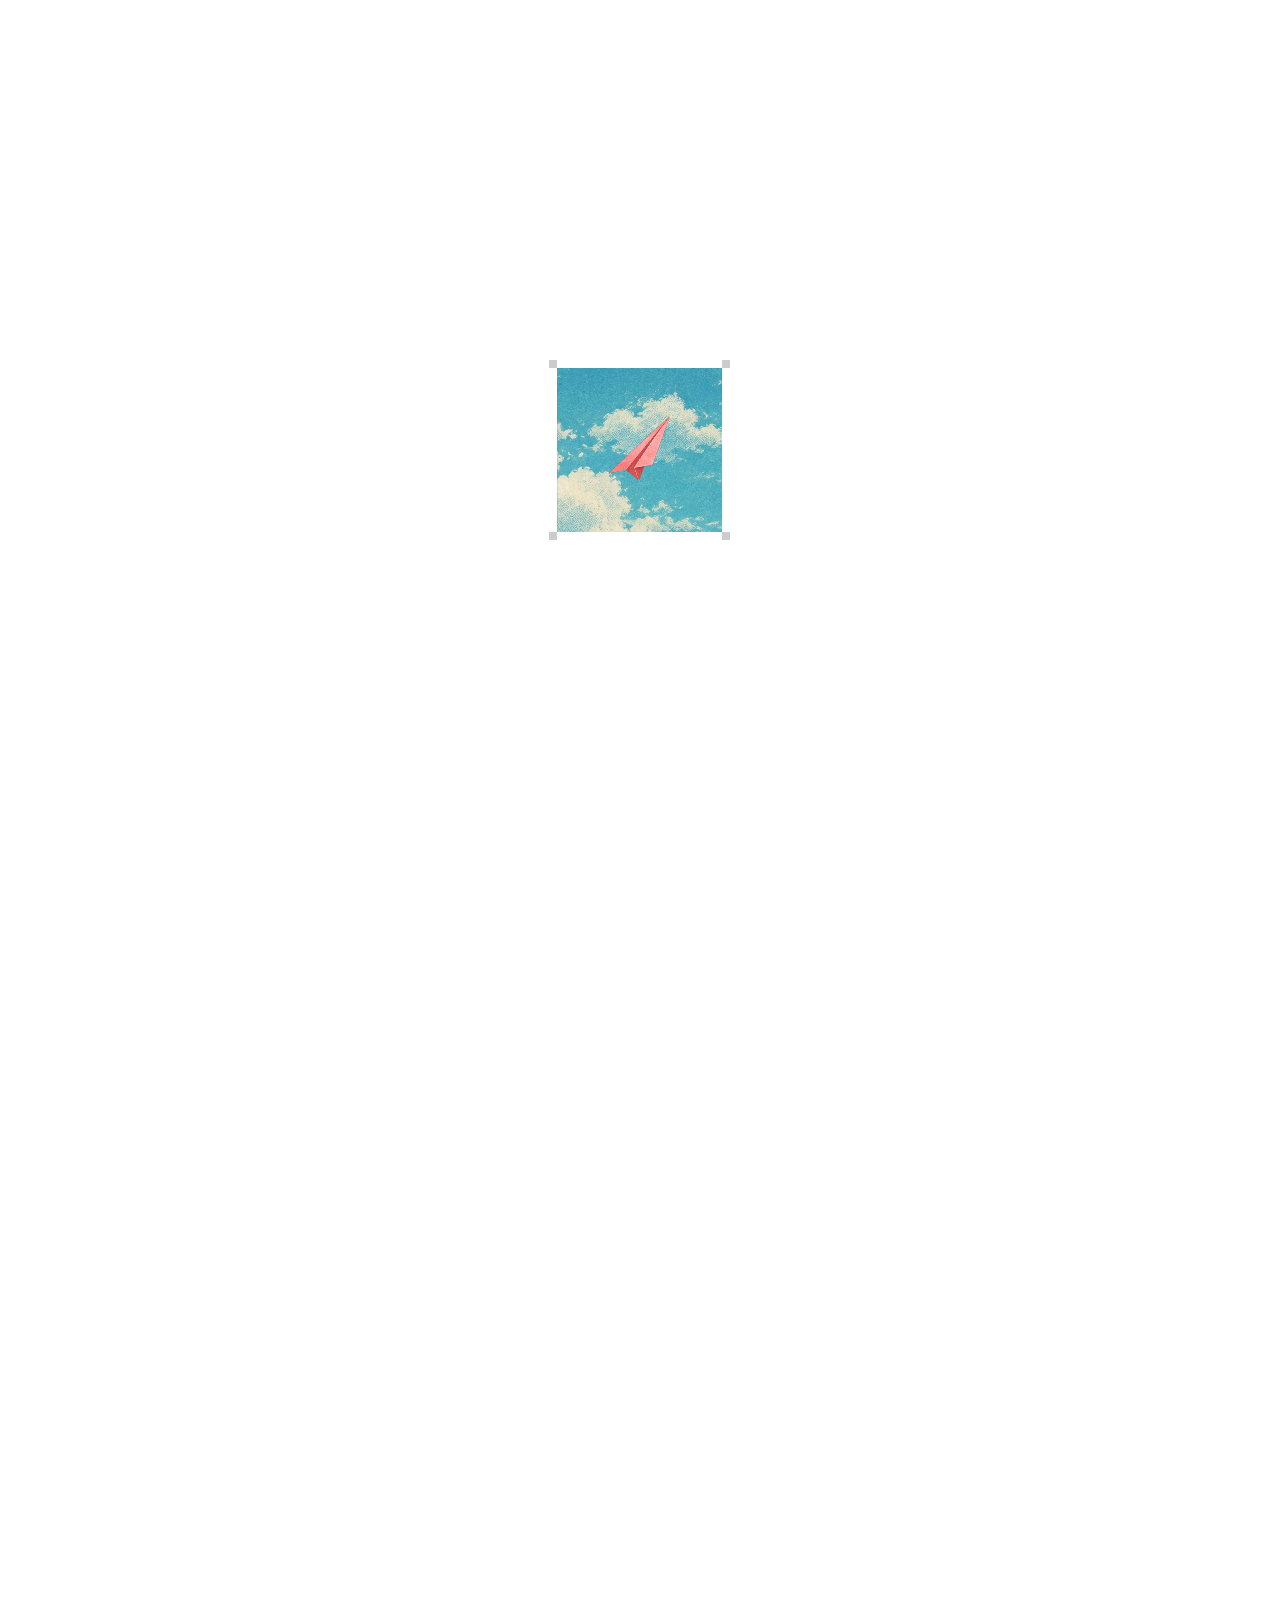
==== commit f3ab2edb: "Remove Playground and Instagram links Playground has no page yet and Instagram had no link, so drop " ====
--- a/index.html
+++ b/index.html
@@ -33,7 +33,6 @@
       </button>
       <span class="nav__links" id="nav-links">
         <a class="nav__link" href="index.html#work" aria-current="page">Work</a>
-        <a class="nav__link" href="#">Playground</a>
         <a class="nav__link" href="about.html">About</a>
       </span>
     </nav>
@@ -135,14 +134,12 @@
               <ul class="footer__list">
                 <li><a href="https://www.linkedin.com/in/jordanarivero" target="_blank" rel="noopener">LinkedIn</a></li>
                 <li><a href="mailto:jarivero004@gmail.com">Email</a></li>
-                <li><a href="#">Instagram</a></li>
               </ul>
             </div>
             <div class="footer__group" data-pop>
               <h2 class="footer__label">Pages</h2>
               <ul class="footer__list">
                 <li><a href="index.html#work">Work</a></li>
-                <li><a href="#">Playground</a></li>
                 <li><a href="about.html">About</a></li>
               </ul>
             </div>
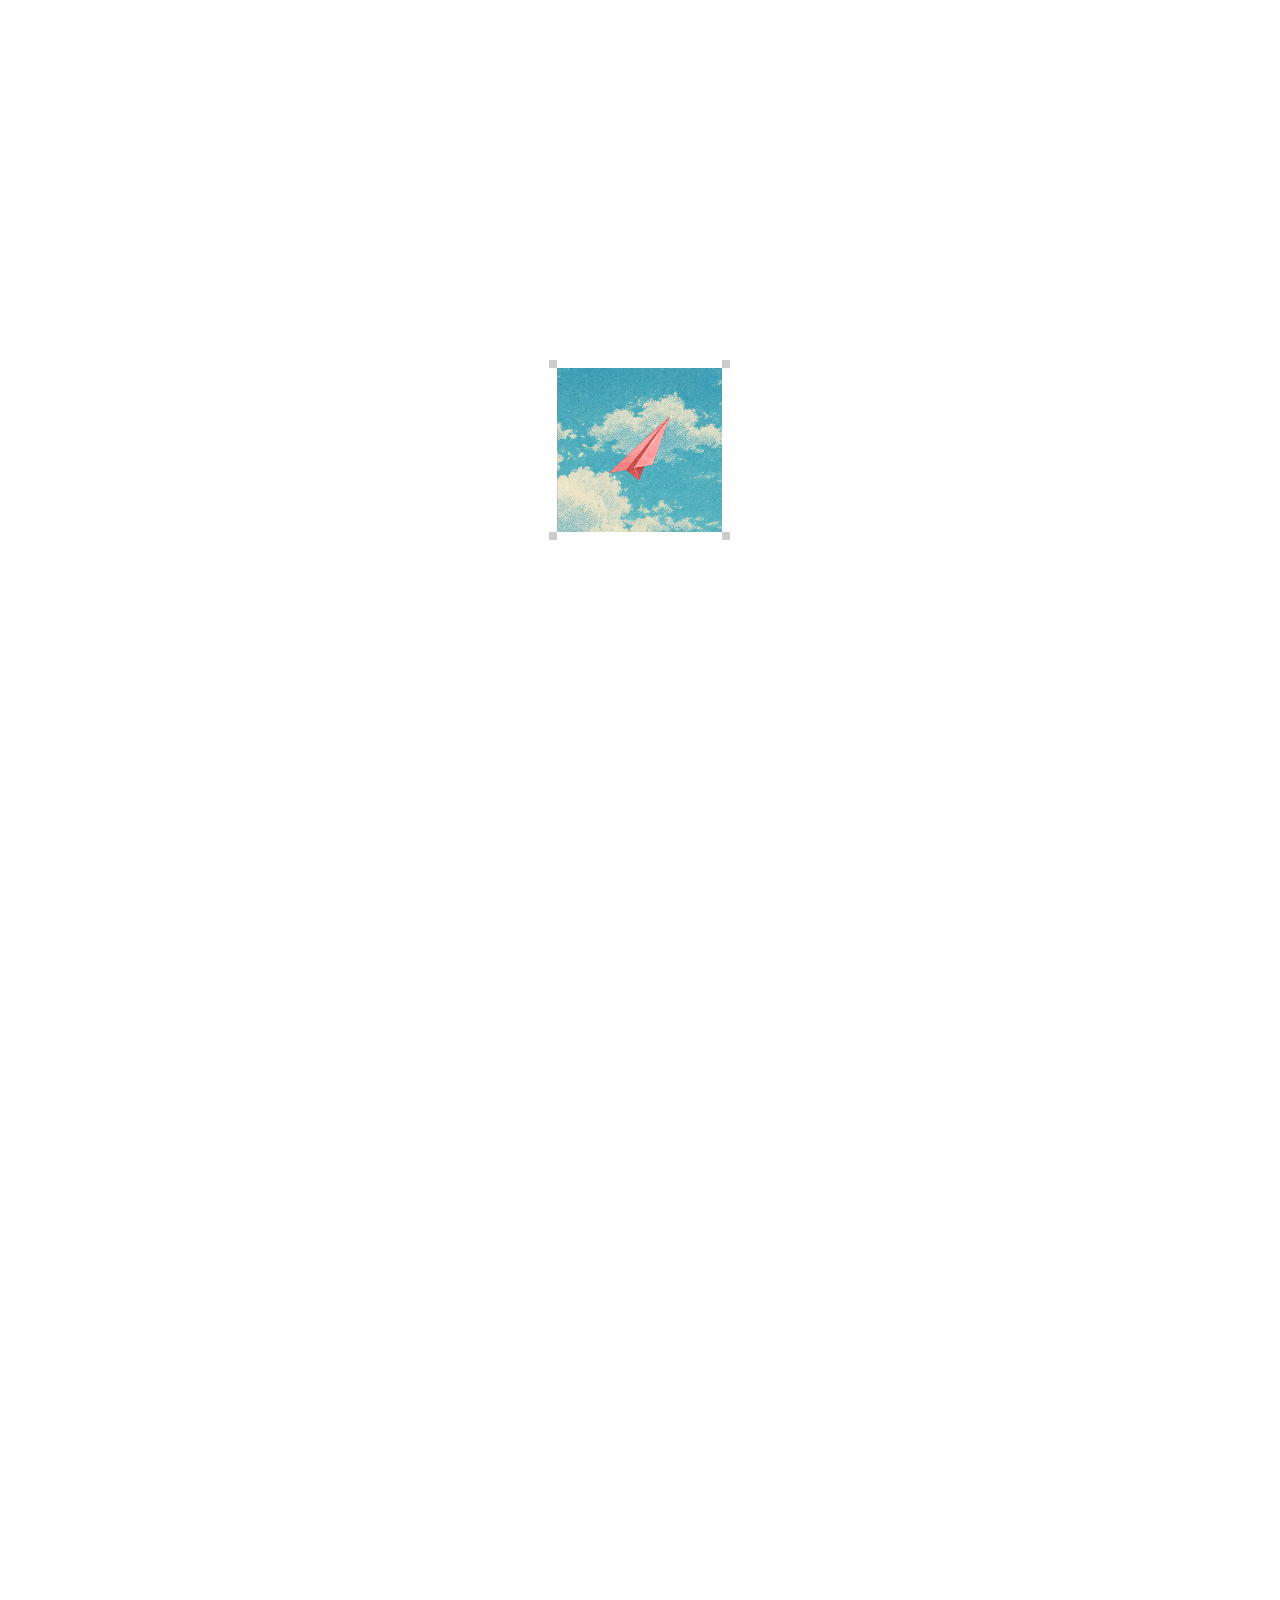
==== commit 95386e0d: "Smoother nav opening; no flash on reload - Nav: opens and closes over 0.6s on a gentle ease-in-out (" ====
--- a/index.html
+++ b/index.html
@@ -13,6 +13,10 @@
   <!-- Arriving from "Work": flag it before the first paint, so the nav, scrim and grid lines
        are already in place (no blink) while the landing animates in -->
   <script>if (location.hash === '#work') document.documentElement.classList.add('is-work-entrance');</script>
+  <!-- Until opening.js has split the intro and caption into hidden letters, keep them hidden,
+       and start at the top: a reload would otherwise flash them (and the old scroll
+       position) fully drawn for a frame before the opening begins -->
+  <script>document.documentElement.classList.add('is-booting'); if ('scrollRestoration' in history) history.scrollRestoration = 'manual';</script>
   <!-- Scroll reveals: set their hidden starting state before the first paint, so the page
        never flashes fully drawn before reveal.js takes over -->
   <script>if (!matchMedia('(prefers-reduced-motion: reduce)').matches) document.documentElement.classList.add('reveal');</script>
--- a/opening.css
+++ b/opening.css
@@ -89,6 +89,9 @@
 /* Until the entrance starts (opening.js waits for the font), the intro and the hero box
    stay hidden, so they never flash in fully drawn before animating in */
 .is-work-entrance:not(.is-landed) :is(.intro, .slot, .opening) { visibility: hidden; }
+/* Every load: the intro and caption stay hidden until opening.js has split them into
+   letters (each then hidden until it types in), so the first frame never shows them whole */
+.is-booting :is(.intro, .caption) { visibility: hidden; }
 /* the intro's squiggle stays hidden until its words type in (opening.js draws it in) */
 
 
@@ -167,7 +170,9 @@
   background: #000;
   opacity: 0;
   transform: translate(-50%, -6px);
-  transition: background-color 0.3s ease, padding 0.4s cubic-bezier(0.2, 0.7, 0.2, 1), margin 0.4s cubic-bezier(0.2, 0.7, 0.2, 1), opacity 0.6s ease, transform 0.6s cubic-bezier(0.2, 0.7, 0.2, 1);
+  /* --nav-ease: the open/close curve, a gentle ease-in-out (it used to start fast) */
+  --nav-ease: cubic-bezier(0.4, 0, 0.2, 1);
+  transition: background-color 0.3s ease, padding 0.6s var(--nav-ease), margin 0.6s var(--nav-ease), opacity 0.6s ease, transform 0.6s cubic-bezier(0.2, 0.7, 0.2, 1);
 }
 .is-landed .nav { opacity: 1; transform: translate(-50%, 0); }
 /* a nav carried over open from the previous page shows open at once (site.js), then collapses */
@@ -245,7 +250,7 @@
   background: none;
   cursor: pointer;
   overflow: hidden;
-  transition: width 0.4s cubic-bezier(0.2, 0.7, 0.2, 1), margin 0.4s cubic-bezier(0.2, 0.7, 0.2, 1), opacity 0.2s ease;
+  transition: width 0.6s var(--nav-ease), margin 0.6s var(--nav-ease), opacity 0.3s ease;
 }
 .nav__toggle img { display: block; flex: none; }
 :is(.nav.is-open, .nav-carry .nav) .nav__toggle { width: 0; margin-left: 0; opacity: 0; pointer-events: none; }
@@ -261,14 +266,14 @@
   margin-block: -6px;
   opacity: 0;
   visibility: hidden;
-  transition: max-width 0.45s cubic-bezier(0.2, 0.7, 0.2, 1), margin 0.45s cubic-bezier(0.2, 0.7, 0.2, 1), opacity 0.3s ease, visibility 0s linear 0.45s;
+  transition: max-width 0.6s var(--nav-ease), margin 0.6s var(--nav-ease), opacity 0.35s ease, visibility 0s linear 0.6s;
 }
 :is(.nav.is-open, .nav-carry .nav) .nav__links {
-  max-width: 240px;
+  max-width: var(--links-w, 240px); /* their real width (site.js), so the pill opens in one smooth move without overshooting */
   margin-left: 12px;
   opacity: 1;
   visibility: visible;
-  transition-delay: 0s, 0s, 0.08s, 0s;
+  transition-delay: 0s, 0s, 0.15s, 0s; /* links fade in once the pill has started to open */
 }
 
 .nav__link {
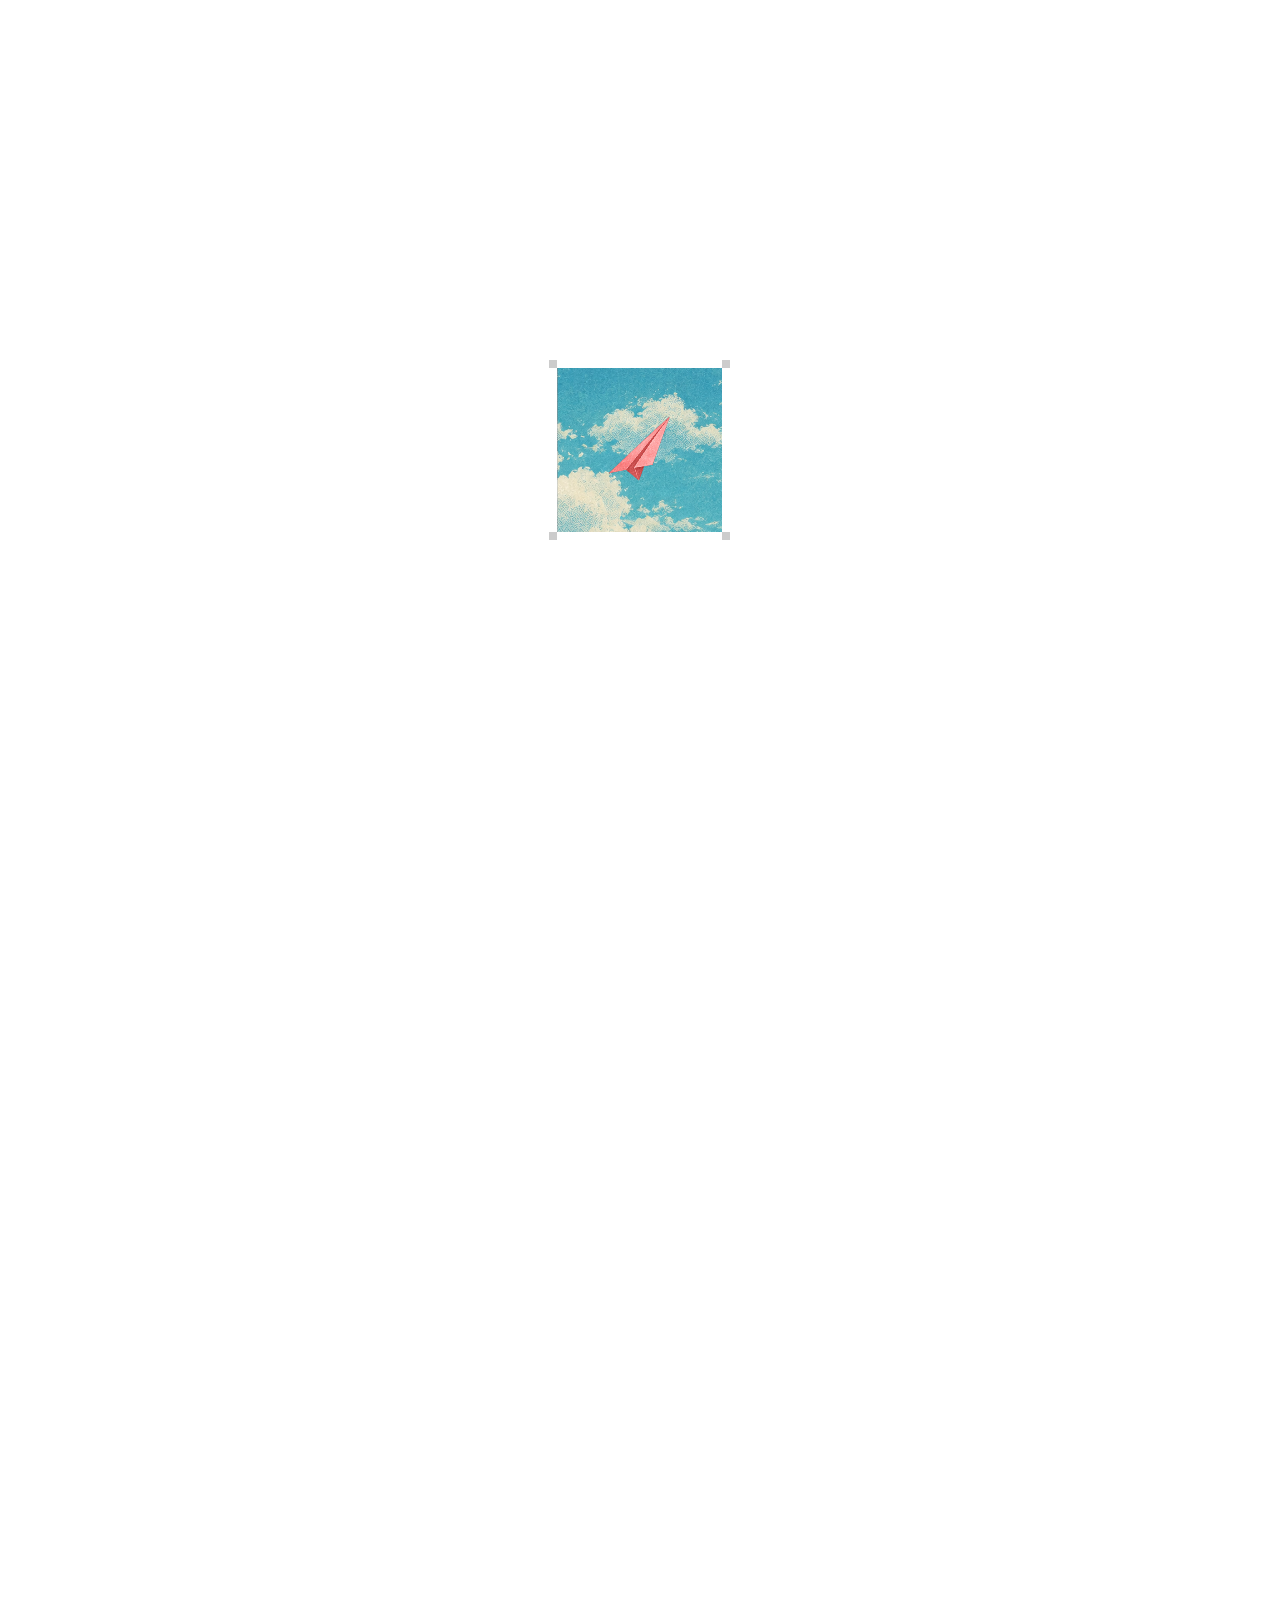
==== commit e2394ee4: "Softer workflow button hover: slower ease, dashed ring, 80% text Co-Authored-By: Claude Opus 5.5 <no" ====
--- a/index.html
+++ b/index.html
@@ -79,7 +79,7 @@
             <div class="card__body">
               <div class="card__top">
                 <p class="card__text" data-pop>And, a learning design engineer turning static designs into something <span class="wavy">tangible</span>.</p>
-                <a class="card__button" href="about.html#ai" data-pop>Learn about my workflow</a>
+                <a class="card__button" href="about.html#ai" data-pop>Learn about my workflow<svg class="card__ring" aria-hidden="true"><rect /></svg></a>
               </div>
               <p class="card__meta" data-pop>Last commit on Nov. 4, 2026</p>
             </div>
--- a/opening.css
+++ b/opening.css
@@ -502,7 +502,7 @@
 .reveal [data-type] .t { visibility: hidden; }
 .reveal [data-type] .t.is-on { visibility: visible; }
 [data-pop] { transition: opacity 0.3s ease; }
-.card__button[data-pop] { transition: opacity 0.3s ease, background-color 0.2s ease, color 0.2s ease; }
+.card__button[data-pop] { transition: opacity 0.3s ease, background-color 0.5s cubic-bezier(0.4, 0, 0.2, 1), color 0.5s cubic-bezier(0.4, 0, 0.2, 1), box-shadow 0.5s cubic-bezier(0.4, 0, 0.2, 1); }
 .reveal [data-pop]:not(.is-on) { opacity: 0; }
 
 /* ----- Design engineer card ----- */
@@ -625,11 +625,38 @@
   white-space: nowrap;
   /* a 1px ring in its own colour, so it keeps its outline when it turns white on hover */
   box-shadow: inset 0 0 0 1px #000;
-  transition: background-color 0.2s ease, color 0.2s ease;
+  /* same gentle ease-in-out as the nav opening, a touch slower than before */
+  transition: background-color 0.5s cubic-bezier(0.4, 0, 0.2, 1), color 0.5s cubic-bezier(0.4, 0, 0.2, 1), box-shadow 0.5s cubic-bezier(0.4, 0, 0.2, 1);
 }
 /* hover (or keyboard focus): colours invert, white with black text */
 .card__button:hover,
-.card__button:focus-visible { background: #fff; color: #000; }
+.card__button:focus-visible { background: #fff; color: rgba(0, 0, 0, 0.8); box-shadow: inset 0 0 0 1px rgba(0, 0, 0, 0); }
+/* the hover border: dashed like the tools bowl (5px on, 5px off, 20% black), drawn as an SVG
+   pill so the dash length can be set; it fades in with the colours */
+.card__button { position: relative; }
+.card__ring {
+  position: absolute;
+  inset: 0;
+  width: 100%;
+  height: 100%;
+  overflow: visible;
+  pointer-events: none;
+  opacity: 0;
+  transition: opacity 0.5s cubic-bezier(0.4, 0, 0.2, 1);
+}
+.card__ring rect {
+  x: 1px;
+  y: 1px;
+  width: calc(100% - 2px);
+  height: calc(100% - 2px);
+  rx: calc(0.52em + 9px);
+  fill: none;
+  stroke: rgba(0, 0, 0, 0.2);
+  stroke-width: 2;
+  stroke-dasharray: 5 5;
+}
+.card__button:hover .card__ring,
+.card__button:focus-visible .card__ring { opacity: 1; }
 .card__button:focus-visible { outline: 2px solid rgba(0, 0, 0, 0.3); outline-offset: 3px; }
 
 .card__meta {
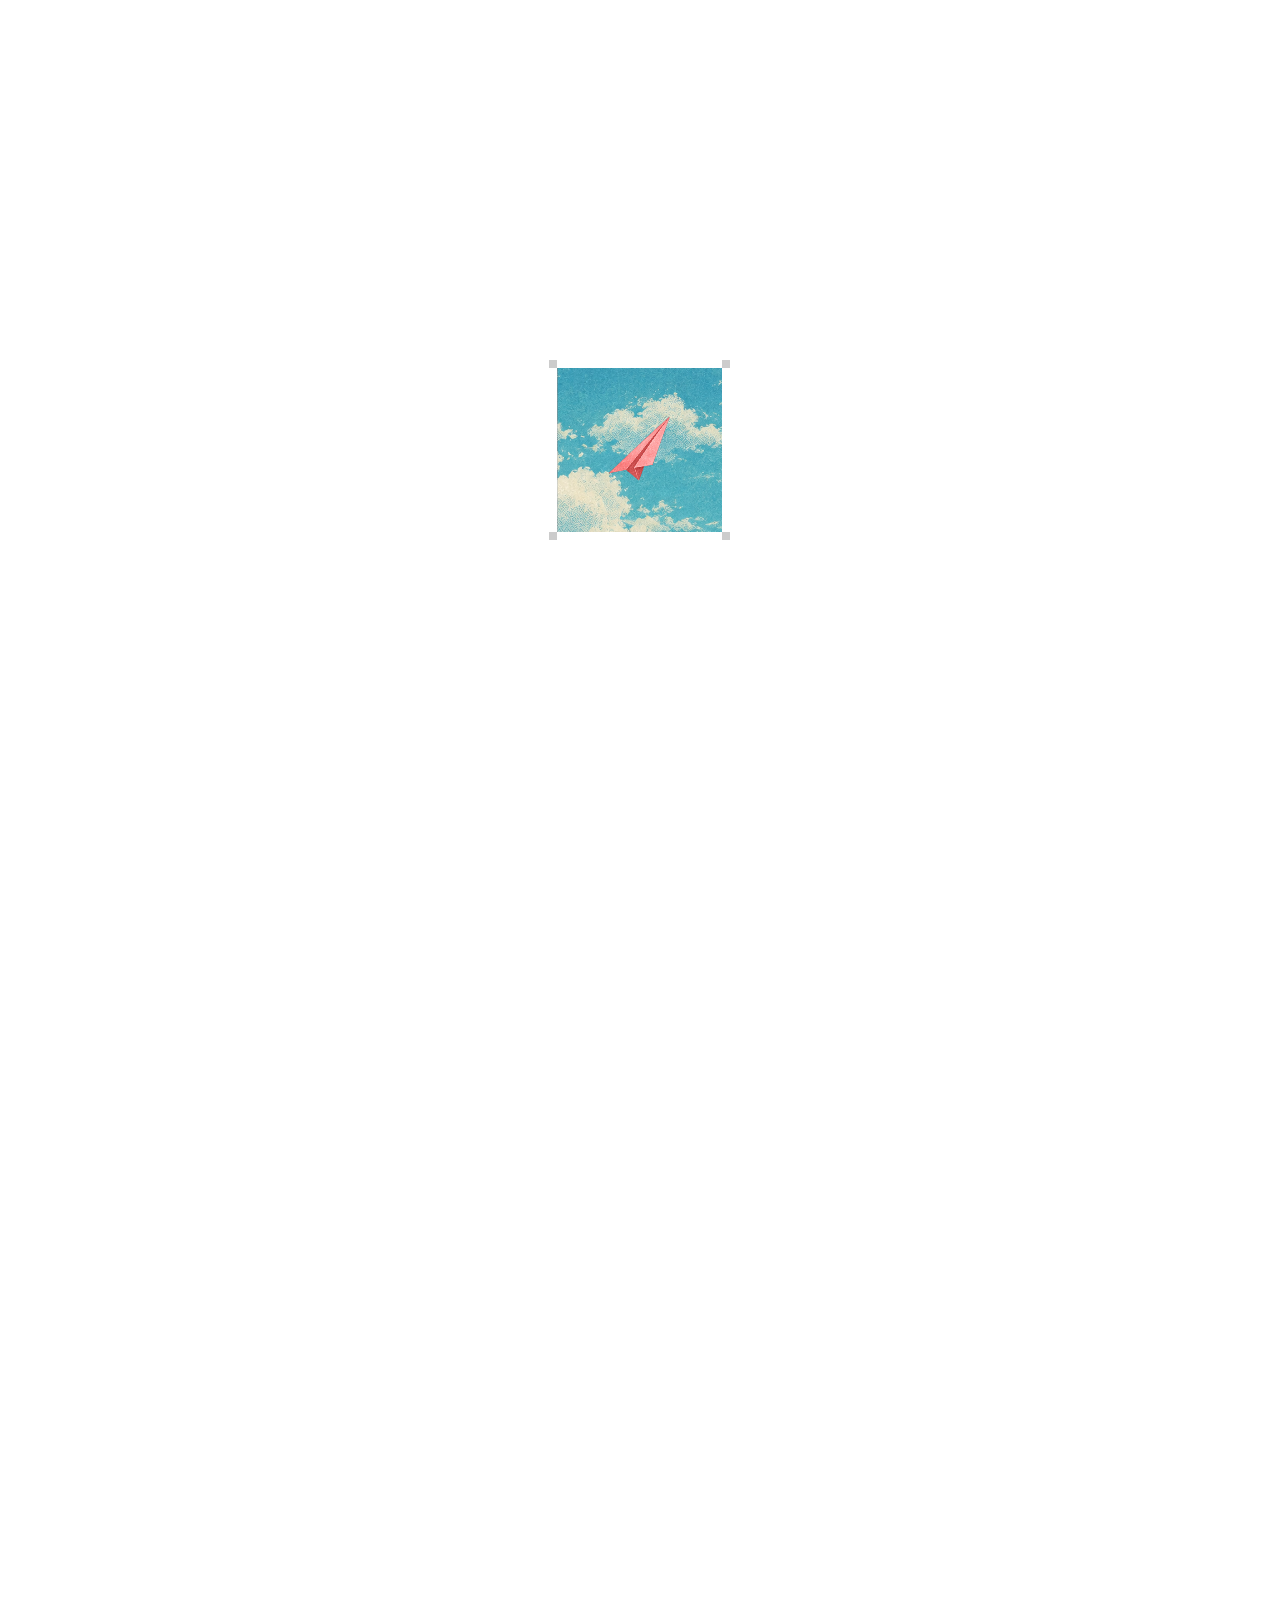
==== commit ea0ac3b5: "New Docusign video: 1.2x speed, zoomed 10% Co-Authored-By: Claude Opus 5.5 <noreply@anthropic.com>" ====
--- a/index.html
+++ b/index.html
@@ -109,7 +109,7 @@
               </a>
             </article>
             <article class="work" data-reveal>
-              <div class="framed"><video class="work__img" src="assets/work/docusign.mp4" poster="assets/work/docusign-poster.jpg" width="712" height="433" muted loop playsinline preload="metadata" data-autoplay aria-label="Docusign: asking the AI to update a clause in a template, and the fields updating to match"></video></div>
+              <div class="framed"><div class="work__zoom" style="--zoom: 1.1"><video class="work__img" src="assets/work/docusign.mp4" poster="assets/work/docusign-poster.jpg" width="712" height="433" muted loop playsinline preload="metadata" data-autoplay data-rate="1.2" aria-label="Docusign: asking the AI to update a clause in a template, and the fields updating to match"></video></div></div>
               <div class="work__caption"><h3 class="work__title" data-type>Product design intern with Docusign</h3><span class="pill" data-pop>AI for building templates</span></div>
             </article>
             <article class="work" data-reveal>
--- a/opening.css
+++ b/opening.css
@@ -750,6 +750,10 @@
 .work__link:focus-visible .work__img { filter: brightness(0.92); }
 @media (prefers-reduced-motion: reduce) { .work .framed, .work .work__img { transition: none; } }
 
+/* zooms a case study's video in on its centre (--zoom), cropped to the frame */
+.work__zoom { overflow: hidden; }
+.work__zoom > .work__img { scale: var(--zoom, 1); }
+
 .work__caption {
   display: flex;
   flex-wrap: wrap;
@@ -898,7 +902,7 @@
   padding: 10px 16px;
   border-radius: 999px;
   background: #fff;
-  color: #000;
+  color: rgba(0, 0, 0, 0.8);
   font-size: 16px;
   line-height: 0.98;
   letter-spacing: -0.04em;
